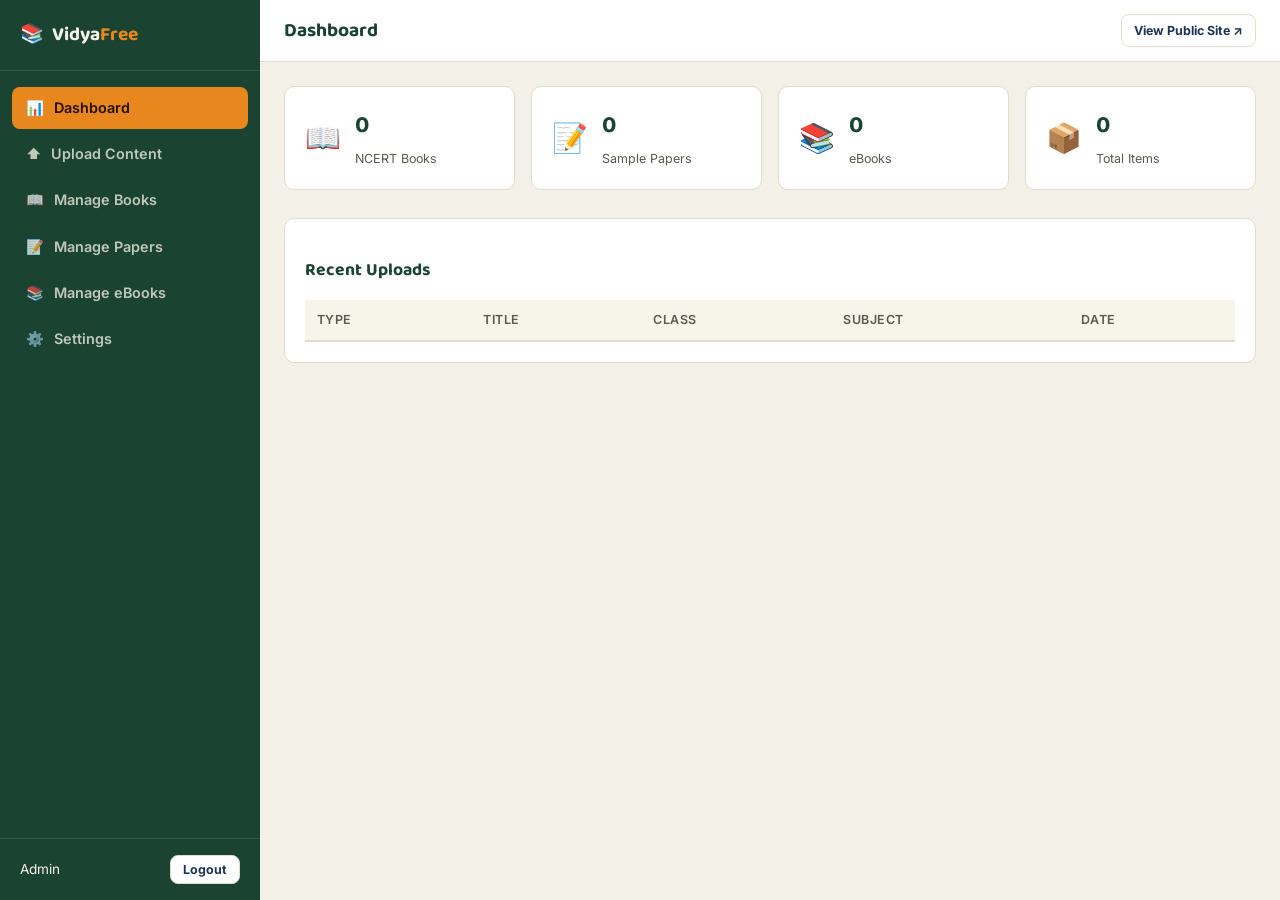
==== dashboard.html @ 142c7266 "Add files via upload" ====
<!doctype html>
<html lang="en">
<head>
<meta charset="UTF-8">
<meta name="viewport" content="width=device-width, initial-scale=1">
<title>Admin Dashboard — VidyaFree</title>
<link rel="preconnect" href="https://fonts.googleapis.com">
<link href="https://fonts.googleapis.com/css2?family=Baloo+2:wght@600;700;800&family=Inter:wght@400;500;600;700&family=IBM+Plex+Mono:wght@500&display=swap" rel="stylesheet">
<link rel="stylesheet" href="style.css">
</head>
<body class="admin-body">

<aside class="admin-sidebar" id="adminSidebar">
  <div class="admin-sidebar-brand">
    <span class="brand-icon">📚</span>
    <span>Vidya<span class="dot">Free</span></span>
  </div>
  <nav class="admin-nav">
    <a href="#dashboard" class="admin-nav-item active" data-tab="dashboard"><span>📊</span> Dashboard</a>
    <a href="#upload" class="admin-nav-item" data-tab="upload"><span>⬆️</span> Upload Content</a>
    <a href="#books" class="admin-nav-item" data-tab="books"><span>📖</span> Manage Books</a>
    <a href="#papers" class="admin-nav-item" data-tab="papers"><span>📝</span> Manage Papers</a>
    <a href="#ebooks" class="admin-nav-item" data-tab="ebooks"><span>📚</span> Manage eBooks</a>
    <a href="#settings" class="admin-nav-item" data-tab="settings"><span>⚙️</span> Settings</a>
  </nav>
  <div class="admin-sidebar-footer">
    <span id="adminUserDisplay">Admin</span>
    <button class="btn btn-ghost btn-sm" id="adminLogoutBtn">Logout</button>
  </div>
</aside>

<main class="admin-main">
  <header class="admin-topbar">
    <button class="admin-sidebar-toggle" id="adminSidebarToggle">☰</button>
    <h2 id="adminPageTitle">Dashboard</h2>
    <div class="admin-topbar-actions">
      <a href="#" id="viewPublicSite" target="_blank" class="btn btn-ghost btn-sm">View Public Site ↗</a>
    </div>
  </header>

  <div class="admin-content">
    <!-- DASHBOARD -->
    <div class="admin-tab active" id="tab-dashboard">
      <div class="admin-stats-grid">
        <div class="admin-stat-card">
          <div class="admin-stat-icon">📖</div>
          <div class="admin-stat-info">
            <span class="admin-stat-num" id="dashBookCount">0</span>
            <span class="admin-stat-label">NCERT Books</span>
          </div>
        </div>
        <div class="admin-stat-card">
          <div class="admin-stat-icon">📝</div>
          <div class="admin-stat-info">
            <span class="admin-stat-num" id="dashPaperCount">0</span>
            <span class="admin-stat-label">Sample Papers</span>
          </div>
        </div>
        <div class="admin-stat-card">
          <div class="admin-stat-icon">📚</div>
          <div class="admin-stat-info">
            <span class="admin-stat-num" id="dashEbookCount">0</span>
            <span class="admin-stat-label">eBooks</span>
          </div>
        </div>
        <div class="admin-stat-card">
          <div class="admin-stat-icon">📦</div>
          <div class="admin-stat-info">
            <span class="admin-stat-num" id="dashTotalItems">0</span>
            <span class="admin-stat-label">Total Items</span>
          </div>
        </div>
      </div>

      <div class="admin-section">
        <h3>Recent Uploads</h3>
        <div class="admin-table-wrap">
          <table class="admin-table" id="recentUploadsTable">
            <thead>
              <tr><th>Type</th><th>Title</th><th>Class</th><th>Subject</th><th>Date</th></tr>
            </thead>
            <tbody></tbody>
          </table>
          <div class="empty-state" id="recentEmpty" style="display:none; padding:30px;">
            <div class="empty-icon">📭</div>
            <p>No uploads yet. Start by uploading content!</p>
          </div>
        </div>
      </div>
    </div>

    <!-- UPLOAD -->
    <div class="admin-tab" id="tab-upload">
      <div class="admin-upload-tabs">
        <button class="admin-upload-tab active" data-upload="book">📖 NCERT Book</button>
        <button class="admin-upload-tab" data-upload="paper">📝 Sample Paper</button>
        <button class="admin-upload-tab" data-upload="ebook">📚 eBook / PDF</button>
      </div>

      <form class="admin-form admin-upload-form active" id="uploadBookForm">
        <h3>Upload NCERT Book</h3>
        <div class="form-row">
          <div class="form-group">
            <label>Class *</label>
            <select id="bookClass" required>
              <option value="">Select class</option>
              <option value="nursery">Nursery</option>
              <option value="kg">KG</option>
              <option value="1">Class 1</option>
              <option value="2">Class 2</option>
              <option value="3">Class 3</option>
              <option value="4">Class 4</option>
              <option value="5">Class 5</option>
              <option value="6">Class 6</option>
              <option value="7">Class 7</option>
              <option value="8">Class 8</option>
              <option value="9">Class 9</option>
              <option value="10">Class 10</option>
              <option value="11">Class 11</option>
              <option value="12">Class 12</option>
            </select>
          </div>
          <div class="form-group">
            <label>Subject *</label>
            <input type="text" id="bookSubject" placeholder="e.g. Mathematics, Science, Hindi" required>
          </div>
        </div>
        <div class="form-group">
          <label>Book Title *</label>
          <input type="text" id="bookTitle" placeholder="e.g. Mathematics Textbook for Class 10" required>
        </div>
        <div class="form-group">
          <label>Description</label>
          <textarea id="bookDesc" rows="3" placeholder="Brief description..."></textarea>
        </div>
        <div class="form-group">
          <label>PDF Link *</label>
          <input type="url" id="bookPdfUrl" placeholder="https://... or pdfs/filename.pdf" required>
          <small>Paste a direct PDF URL, or a relative path like <code>pdfs/math10.pdf</code></small>
        </div>
        <div class="form-group">
          <label>Medium</label>
          <select id="bookMedium">
            <option value="English">English</option>
            <option value="Hindi">Hindi</option>
            <option value="Both">Both</option>
          </select>
        </div>
        <div class="form-actions">
          <button type="submit" class="btn btn-primary">📤 Upload Book</button>
          <span class="form-success" id="bookUploadSuccess"></span>
        </div>
      </form>

      <form class="admin-form admin-upload-form" id="uploadPaperForm">
        <h3>Upload Sample Paper</h3>
        <div class="form-row">
          <div class="form-group">
            <label>Class *</label>
            <select id="paperClass" required>
              <option value="">Select class</option>
              <option value="9">Class 9</option>
              <option value="10">Class 10</option>
              <option value="11">Class 11</option>
              <option value="12">Class 12</option>
            </select>
          </div>
          <div class="form-group">
            <label>Subject *</label>
            <input type="text" id="paperSubject" placeholder="e.g. Mathematics (Standard)" required>
          </div>
        </div>
        <div class="form-group">
          <label>Paper Title *</label>
          <input type="text" id="paperTitle" placeholder="e.g. Sample Paper 2026" required>
        </div>
        <div class="form-group">
          <label>Description</label>
          <textarea id="paperDesc" rows="3" placeholder="e.g. Full CBSE pattern with step-marking answer key."></textarea>
        </div>
        <div class="form-group">
          <label>PDF Link *</label>
          <input type="url" id="paperPdfUrl" placeholder="https://... or pdfs/filename.pdf" required>
          <small>Paste a direct PDF URL, or a relative path like <code>pdfs/paper10_math.pdf</code></small>
        </div>
        <div class="form-group">
          <label>Year / Session</label>
          <input type="text" id="paperYear" placeholder="e.g. 2026">
        </div>
        <div class="form-actions">
          <button type="submit" class="btn btn-primary">📤 Upload Paper</button>
          <span class="form-success" id="paperUploadSuccess"></span>
        </div>
      </form>

      <form class="admin-form admin-upload-form" id="uploadEbookForm">
        <h3>Upload eBook / PDF</h3>
        <div class="form-group">
          <label>Title *</label>
          <input type="text" id="ebookTitle" placeholder="e.g. RD Sharma Class 10 Solutions" required>
        </div>
        <div class="form-group">
          <label>Category</label>
          <input type="text" id="ebookCategory" placeholder="e.g. Reference Book, Notes, Guide">
        </div>
        <div class="form-group">
          <label>Description</label>
          <textarea id="ebookDesc" rows="3" placeholder="Brief description..."></textarea>
        </div>
        <div class="form-group">
          <label>PDF Link *</label>
          <input type="url" id="ebookPdfUrl" placeholder="https://... or pdfs/filename.pdf" required>
        </div>
        <div class="form-actions">
          <button type="submit" class="btn btn-primary">📤 Upload eBook</button>
          <span class="form-success" id="ebookUploadSuccess"></span>
        </div>
      </form>
    </div>

    <!-- MANAGE BOOKS -->
    <div class="admin-tab" id="tab-books">
      <div class="admin-section-header">
        <h3>All NCERT Books</h3>
        <div class="admin-search">
          <span class="search-icon-small">🔍</span>
          <input type="text" id="manageBookSearch" placeholder="Search books...">
        </div>
      </div>
      <div class="admin-table-wrap">
        <table class="admin-table" id="manageBooksTable">
          <thead><tr><th>Class</th><th>Subject</th><th>Title</th><th>Medium</th><th>Actions</th></tr></thead>
          <tbody></tbody>
        </table>
        <div class="empty-state" id="manageBooksEmpty" style="display:none; padding:30px;">
          <div class="empty-icon">📭</div><p>No books uploaded yet.</p>
        </div>
      </div>
    </div>

    <!-- MANAGE PAPERS -->
    <div class="admin-tab" id="tab-papers">
      <div class="admin-section-header">
        <h3>All Sample Papers</h3>
        <div class="admin-search">
          <span class="search-icon-small">🔍</span>
          <input type="text" id="managePaperSearch" placeholder="Search papers...">
        </div>
      </div>
      <div class="admin-table-wrap">
        <table class="admin-table" id="managePapersTable">
          <thead><tr><th>Class</th><th>Subject</th><th>Title</th><th>Year</th><th>Actions</th></tr></thead>
          <tbody></tbody>
        </table>
        <div class="empty-state" id="managePapersEmpty" style="display:none; padding:30px;">
          <div class="empty-icon">📭</div><p>No papers uploaded yet.</p>
        </div>
      </div>
    </div>

    <!-- MANAGE EBOOKS -->
    <div class="admin-tab" id="tab-ebooks">
      <div class="admin-section-header">
        <h3>All eBooks</h3>
        <div class="admin-search">
          <span class="search-icon-small">🔍</span>
          <input type="text" id="manageEbookSearch" placeholder="Search eBooks...">
        </div>
      </div>
      <div class="admin-table-wrap">
        <table class="admin-table" id="manageEbooksTable">
          <thead><tr><th>Title</th><th>Category</th><th>Description</th><th>Actions</th></tr></thead>
          <tbody></tbody>
        </table>
        <div class="empty-state" id="manageEbooksEmpty" style="display:none; padding:30px;">
          <div class="empty-icon">📭</div><p>No eBooks uploaded yet.</p>
        </div>
      </div>
    </div>

    <!-- SETTINGS -->
    <div class="admin-tab" id="tab-settings">
      <div class="admin-section" style="max-width:500px;">
        <h3>🔗 Public Site URL</h3>
        <p style="font-size:.85rem; color:var(--text-soft); margin-bottom:12px;">Set the URL of your public-facing website. This link appears in the top bar.</p>
        <form class="admin-form" id="siteUrlForm">
          <div class="form-group">
            <label>Public Site URL</label>
            <input type="url" id="publicSiteUrl" placeholder="https://your-public-site.com">
          </div>
          <div class="form-success" id="urlSuccess"></div>
          <button type="submit" class="btn btn-primary">Save URL</button>
        </form>
      </div>
      <div class="admin-section" style="max-width:500px; margin-top:20px;">
        <h3>🔑 Change Admin Password</h3>
        <form class="admin-form" id="changePassForm">
          <div class="form-group">
            <label>Current Password</label>
            <input type="password" id="currentPass" required>
          </div>
          <div class="form-group">
            <label>New Password</label>
            <input type="password" id="newPass" required minlength="6">
          </div>
          <div class="form-group">
            <label>Confirm New Password</label>
            <input type="password" id="confirmPass" required>
          </div>
          <div class="form-error" id="passError"></div>
          <div class="form-success" id="passSuccess"></div>
          <button type="submit" class="btn btn-primary">Update Password</button>
        </form>
      </div>
      <div class="admin-section" style="max-width:500px; margin-top:20px;">
        <h3>⚠️ Danger Zone</h3>
        <div class="danger-zone">
          <p>Clear all uploaded data from local storage. This cannot be undone.</p>
          <button class="btn btn-danger" id="clearAllDataBtn">🗑️ Clear All Data</button>
        </div>
      </div>
    </div>
  </div>
</main>

<script src="script.js"></script>
</body>
</html>
---- style.css ----
/* ==========================================================
   VIDYA FREE — Admin Panel Styles (includes public base)
   ========================================================== */
:root {
  --board:      #1B4332;
  --board-dark: #123024;
  --chalk:      #F7F4EA;
  --paper:      #FBF8F1;
  --ink:        #1D3557;
  --marigold:   #E8871E;
  --marigold-dk:#C96A0C;
  --marigold-lt:#FFF3E0;
  --text:       #2B2B28;
  --text-soft:  #5B5A52;
  --line:       #E1DCCB;
  --radius:     14px;
  --radius-sm:  10px;
  --shadow:     0 4px 20px rgba(27,67,50,.10);
  --shadow-lg:  0 14px 40px rgba(0,0,0,.15);
  --display: "Baloo 2", "Segoe UI", sans-serif;
  --body: "Inter", "Segoe UI", sans-serif;
  --mono: "IBM Plex Mono", monospace;
  --success: #2D6A4F;
  --danger:  #C0392B;
}

* { box-sizing: border-box; }
html { scroll-behavior: smooth; }
body {
  margin: 0;
  background: var(--paper);
  color: var(--text);
  font-family: var(--body);
  line-height: 1.55;
  -webkit-font-smoothing: antialiased;
}
a { color: inherit; text-decoration: none; }
button { font-family: inherit; cursor: pointer; }
:focus-visible { outline: 3px solid var(--marigold); outline-offset: 2px; }

/* ---------- LOGIN PAGE ---------- */
.admin-body {
  background: var(--board);
  min-height: 100vh;
  display: flex;
}
.admin-login-wrap {
  min-height: 100vh;
  display: flex;
  align-items: center;
  justify-content: center;
  padding: 20px;
  width: 100%;
}
.admin-login-card {
  background: #fff;
  border-radius: var(--radius);
  padding: 36px;
  width: 100%;
  max-width: 400px;
  box-shadow: var(--shadow-lg);
}
.admin-login-brand { text-align: center; margin-bottom: 28px; }
.admin-login-brand .brand-icon { font-size: 2rem; }
.admin-login-brand h1 { font-size: 1.5rem; font-family: var(--display); color: var(--board); }
.admin-login-brand h1 .hl { color: var(--marigold); }
.admin-login-brand p { color: var(--text-soft); margin: 6px 0 0; font-size: .9rem; }
.admin-login-hint { margin-top: 20px; padding-top: 16px; border-top: 1px solid var(--line); text-align: center; }
.admin-login-hint p { font-size: .8rem; color: var(--text-soft); margin: 0; }
.admin-login-hint code { background: var(--paper); padding: 2px 6px; border-radius: 4px; font-family: var(--mono); }

/* ---------- ADMIN DASHBOARD LAYOUT ---------- */
.admin-sidebar {
  width: 260px;
  background: var(--board);
  color: var(--chalk);
  display: flex;
  flex-direction: column;
  position: fixed;
  inset: 0 auto 0 0;
  z-index: 100;
  transition: transform .25s;
}
.admin-sidebar-brand {
  padding: 20px;
  font-family: var(--display);
  font-size: 1.2rem;
  font-weight: 700;
  border-bottom: 1px solid rgba(247,244,234,.1);
  display: flex;
  align-items: center;
  gap: 8px;
}
.admin-sidebar-brand .dot { color: var(--marigold); }
.admin-nav { padding: 16px 12px; flex: 1; }
.admin-nav-item {
  display: flex;
  align-items: center;
  gap: 10px;
  padding: 10px 14px;
  border-radius: 8px;
  color: rgba(247,244,234,.75);
  font-size: .9rem;
  font-weight: 600;
  transition: all .15s;
  margin-bottom: 4px;
  text-decoration: none;
}
.admin-nav-item:hover { background: rgba(247,244,234,.08); color: var(--chalk); }
.admin-nav-item.active { background: var(--marigold); color: #241100; }
.admin-sidebar-footer {
  padding: 16px 20px;
  border-top: 1px solid rgba(247,244,234,.1);
  display: flex;
  justify-content: space-between;
  align-items: center;
  font-size: .85rem;
}

.admin-main {
  flex: 1;
  margin-left: 260px;
  min-height: 100vh;
  display: flex;
  flex-direction: column;
  background: #F3F0E8;
}
.admin-topbar {
  background: #fff;
  padding: 14px 24px;
  display: flex;
  align-items: center;
  gap: 16px;
  border-bottom: 1px solid var(--line);
  position: sticky;
  top: 0;
  z-index: 40;
}
.admin-topbar h2 { font-size: 1.2rem; color: var(--board); font-family: var(--display); margin: 0; }
.admin-topbar-actions { margin-left: auto; }
.admin-sidebar-toggle {
  display: none;
  background: none;
  border: 1px solid var(--line);
  border-radius: 6px;
  padding: 6px 10px;
  font-size: 1rem;
}

.admin-content { padding: 24px; flex: 1; }

/* ---------- TABS ---------- */
.admin-tab { display: none; animation: fadeIn .25s; }
.admin-tab.active { display: block; }
@keyframes fadeIn { from { opacity: 0; transform: translateY(6px); } to { opacity: 1; transform: translateY(0); } }

/* ---------- STATS ---------- */
.admin-stats-grid {
  display: grid;
  grid-template-columns: repeat(auto-fill, minmax(200px, 1fr));
  gap: 16px;
  margin-bottom: 28px;
}
.admin-stat-card {
  background: #fff;
  border-radius: var(--radius-sm);
  padding: 20px;
  display: flex;
  align-items: center;
  gap: 14px;
  border: 1px solid var(--line);
  transition: box-shadow .15s;
}
.admin-stat-card:hover { box-shadow: var(--shadow); }
.admin-stat-icon { font-size: 1.8rem; }
.admin-stat-num { display: block; font-family: var(--display); font-size: 1.5rem; font-weight: 700; color: var(--board); }
.admin-stat-label { font-size: .78rem; color: var(--text-soft); }

/* ---------- SECTIONS ---------- */
.admin-section { background: #fff; border-radius: var(--radius-sm); border: 1px solid var(--line); padding: 20px; margin-bottom: 20px; }
.admin-section h3 { font-size: 1.1rem; margin-bottom: 16px; font-family: var(--display); color: var(--board); }
.admin-section-header {
  display: flex;
  justify-content: space-between;
  align-items: center;
  gap: 16px;
  margin-bottom: 16px;
  flex-wrap: wrap;
}
.admin-section-header h3 { margin: 0; }

/* ---------- TABLES ---------- */
.admin-table-wrap { overflow-x: auto; }
.admin-table { width: 100%; border-collapse: collapse; font-size: .88rem; }
.admin-table th {
  text-align: left;
  padding: 10px 12px;
  background: var(--chalk);
  font-weight: 600;
  color: var(--text-soft);
  font-size: .78rem;
  text-transform: uppercase;
  letter-spacing: .04em;
  border-bottom: 2px solid var(--line);
}
.admin-table td { padding: 12px; border-bottom: 1px solid var(--line); vertical-align: middle; }
.admin-table tr:hover td { background: var(--paper); }
.admin-table .table-actions { display: flex; gap: 6px; }
.admin-table .table-actions button { padding: 4px 10px; font-size: .75rem; }

/* ---------- SEARCH ---------- */
.admin-search {
  display: flex;
  align-items: center;
  gap: 8px;
  background: var(--paper);
  border: 1px solid var(--line);
  border-radius: 8px;
  padding: 6px 12px;
  min-width: 220px;
}
.admin-search input { border: none; background: transparent; font-size: .85rem; flex: 1; outline: none; }
.search-icon-small { font-size: .9rem; opacity: .5; }

/* ---------- UPLOAD TABS ---------- */
.admin-upload-tabs {
  display: flex;
  gap: 8px;
  margin-bottom: 20px;
  border-bottom: 2px solid var(--line);
  padding-bottom: 12px;
}
.admin-upload-tab {
  background: none;
  border: none;
  padding: 8px 16px;
  font-size: .9rem;
  font-weight: 600;
  color: var(--text-soft);
  border-radius: 8px;
  cursor: pointer;
  font-family: inherit;
}
.admin-upload-tab.active { background: var(--marigold-lt); color: var(--marigold-dk); }
.admin-upload-tab:hover { background: var(--paper); }

/* ---------- FORMS ---------- */
.admin-form { max-width: 640px; }
.admin-form h3 { margin-bottom: 18px; }
.form-group { margin-bottom: 16px; }
.form-group label { display: block; font-size: .82rem; font-weight: 600; margin-bottom: 6px; color: var(--text); }
.form-group input,
.form-group select,
.form-group textarea {
  width: 100%;
  padding: 10px 12px;
  border: 1px solid var(--line);
  border-radius: 8px;
  font-family: var(--body);
  font-size: .9rem;
  background: #fff;
  transition: border-color .15s, box-shadow .15s;
}
.form-group input:focus,
.form-group select:focus,
.form-group textarea:focus { border-color: var(--board); box-shadow: 0 0 0 3px rgba(27,67,50,.08); outline: none; }
.form-group small { display: block; margin-top: 4px; font-size: .75rem; color: var(--text-soft); }
.form-group small code { background: var(--paper); padding: 1px 4px; border-radius: 4px; }
.form-row { display: grid; grid-template-columns: 1fr 1fr; gap: 14px; }
.form-actions { display: flex; align-items: center; gap: 14px; margin-top: 20px; }
.form-error { color: var(--danger); font-size: .82rem; font-weight: 600; }
.form-success { color: var(--success); font-size: .82rem; font-weight: 600; }

/* ---------- BUTTONS ---------- */
.btn {
  display: inline-flex;
  align-items: center;
  justify-content: center;
  gap: 6px;
  font-size: .82rem;
  font-weight: 700;
  padding: 8px 14px;
  border-radius: 8px;
  border: 1px solid transparent;
  transition: all .15s;
  text-decoration: none;
  cursor: pointer;
  font-family: inherit;
}
.btn-primary { background: var(--board); color: var(--chalk); }
.btn-primary:hover { background: var(--board-dark); transform: translateY(-1px); }
.btn-ghost { border-color: var(--line); color: var(--ink); background: #fff; }
.btn-ghost:hover { border-color: var(--ink); background: var(--paper); }
.btn-block { width: 100%; padding: 12px; font-size: 1rem; }
.btn-sm { padding: 6px 12px; font-size: .78rem; }
.btn-danger { background: var(--danger); color: #fff; }
.btn-danger:hover { background: #a93226; }

/* ---------- DANGER ZONE ---------- */
.danger-zone {
  background: #FDEAEA;
  border: 1px solid #F5B7B1;
  border-radius: var(--radius-sm);
  padding: 16px;
}
.danger-zone p { margin: 0 0 12px; font-size: .85rem; color: var(--danger); }

/* ---------- EMPTY STATE ---------- */
.empty-state { text-align: center; padding: 50px 20px; }
.empty-icon { font-size: 3rem; margin-bottom: 12px; opacity: .6; }
.empty-state h3 { color: var(--text-soft); font-size: 1.1rem; }
.empty-state p { color: var(--text-soft); font-size: .88rem; }

/* ---------- UPLOAD FORM VISIBILITY ---------- */
.admin-upload-form { display: none; }
.admin-upload-form.active { display: block; animation: fadeIn .25s; }

/* ---------- RESPONSIVE ---------- */
@media (max-width: 900px) {
  .admin-sidebar { transform: translateX(-100%); }
  .admin-sidebar.open { transform: translateX(0); }
  .admin-main { margin-left: 0; }
  .admin-sidebar-toggle { display: inline-flex; }
  .admin-content { padding: 16px; }
}
@media (max-width: 480px) {
  .admin-stats-grid { grid-template-columns: 1fr 1fr; }
  .admin-table { font-size: .78rem; }
  .admin-table th, .admin-table td { padding: 8px; }
  .form-row { grid-template-columns: 1fr; }
  .admin-login-card { padding: 24px; }
}
@media (prefers-reduced-motion: reduce) {
  .admin-tab, .admin-upload-form { animation: none; }
}
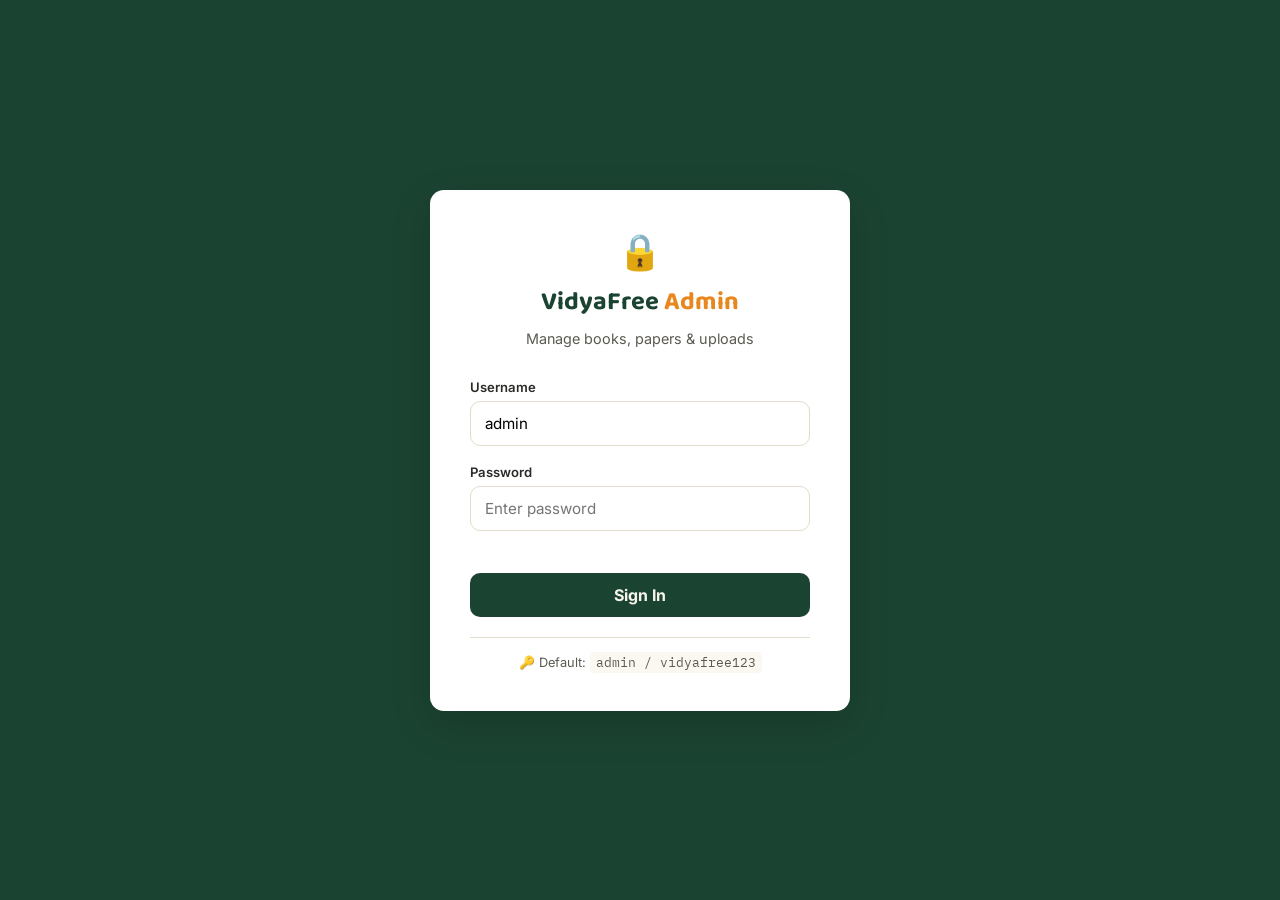
==== commit 2ecf70be: "Add files via upload" ====
--- a/dashboard.html
+++ b/dashboard.html
@@ -6,128 +6,311 @@
 <title>Admin Dashboard — VidyaFree</title>
 <link rel="preconnect" href="https://fonts.googleapis.com">
 <link href="https://fonts.googleapis.com/css2?family=Baloo+2:wght@600;700;800&family=Inter:wght@400;500;600;700&family=IBM+Plex+Mono:wght@500&display=swap" rel="stylesheet">
-<link rel="stylesheet" href="style.css">
+<style>
+:root {
+  --board: #1B4332; --board-dark: #123024; --chalk: #F7F4EA;
+  --paper: #FBF8F1; --ink: #1D3557; --marigold: #E8871E;
+  --marigold-dk: #C96A0C; --marigold-lt: #FFF3E0;
+  --text: #2B2B28; --text-soft: #5B5A52; --line: #E1DCCB;
+  --radius: 14px; --radius-sm: 10px;
+  --shadow: 0 4px 20px rgba(27,67,50,.10);
+  --display: "Baloo 2", "Segoe UI", sans-serif;
+  --body: "Inter", "Segoe UI", sans-serif;
+  --mono: "IBM Plex Mono", monospace;
+  --success: #2D6A4F; --danger: #C0392B;
+}
+* { box-sizing: border-box; }
+html { scroll-behavior: smooth; }
+body {
+  margin: 0; background: #F3F0E8; color: var(--text);
+  font-family: var(--body); line-height: 1.55;
+  -webkit-font-smoothing: antialiased;
+}
+a { color: inherit; text-decoration: none; }
+button { font-family: inherit; cursor: pointer; }
+:focus-visible { outline: 3px solid var(--marigold); outline-offset: 2px; }
+
+/* ---------- Sidebar ---------- */
+.sidebar {
+  width: 260px; background: var(--board); color: var(--chalk);
+  display: flex; flex-direction: column;
+  position: fixed; inset: 0 auto 0 0; z-index: 100;
+  transition: transform .25s;
+}
+.sidebar-brand {
+  padding: 20px; font-family: var(--display); font-size: 1.2rem;
+  font-weight: 700; border-bottom: 1px solid rgba(247,244,234,.1);
+  display: flex; align-items: center; gap: 8px;
+}
+.sidebar-brand span { color: var(--marigold); }
+.sidebar-nav { padding: 16px 12px; flex: 1; }
+.nav-item {
+  display: flex; align-items: center; gap: 10px;
+  padding: 10px 14px; border-radius: 8px;
+  color: rgba(247,244,234,.75); font-size: .9rem;
+  font-weight: 600; transition: all .15s; margin-bottom: 4px;
+  cursor: pointer; border: none; background: none; width: 100%;
+}
+.nav-item:hover { background: rgba(247,244,234,.08); color: var(--chalk); }
+.nav-item.active { background: var(--marigold); color: #241100; }
+.sidebar-footer {
+  padding: 16px 20px; border-top: 1px solid rgba(247,244,234,.1);
+  display: flex; justify-content: space-between; align-items: center;
+  font-size: .85rem;
+}
+.btn-sm { padding: 6px 12px; font-size: .78rem; border-radius: 8px; border: 1px solid rgba(247,244,234,.3); background: none; color: var(--chalk); cursor: pointer; }
+.btn-sm:hover { background: rgba(247,244,234,.1); }
+
+/* ---------- Main ---------- */
+.main { flex: 1; margin-left: 260px; min-height: 100vh; display: flex; flex-direction: column; }
+.topbar {
+  background: #fff; padding: 14px 24px; display: flex;
+  align-items: center; gap: 16px; border-bottom: 1px solid var(--line);
+  position: sticky; top: 0; z-index: 40;
+}
+.topbar h2 { font-size: 1.2rem; color: var(--board); font-family: var(--display); margin: 0; }
+.topbar-actions { margin-left: auto; display: flex; gap: 10px; }
+.sidebar-toggle {
+  display: none; background: none; border: 1px solid var(--line);
+  border-radius: 6px; padding: 6px 10px; font-size: 1rem;
+}
+.content { padding: 24px; flex: 1; }
+
+/* ---------- Tabs ---------- */
+.tab { display: none; animation: fadeIn .25s; }
+.tab.active { display: block; }
+@keyframes fadeIn { from { opacity: 0; transform: translateY(6px); } to { opacity: 1; transform: translateY(0); } }
+
+/* ---------- Stats ---------- */
+.stats-grid {
+  display: grid; grid-template-columns: repeat(auto-fill, minmax(200px, 1fr));
+  gap: 16px; margin-bottom: 28px;
+}
+.stat-card {
+  background: #fff; border-radius: var(--radius-sm); padding: 20px;
+  display: flex; align-items: center; gap: 14px;
+  border: 1px solid var(--line); transition: box-shadow .15s;
+}
+.stat-card:hover { box-shadow: var(--shadow); }
+.stat-icon { font-size: 1.8rem; }
+.stat-num { display: block; font-family: var(--display); font-size: 1.5rem; font-weight: 700; color: var(--board); }
+.stat-label { font-size: .78rem; color: var(--text-soft); }
+
+/* ---------- Section ---------- */
+.section-box { background: #fff; border-radius: var(--radius-sm); border: 1px solid var(--line); padding: 20px; margin-bottom: 20px; }
+.section-box h3 { font-size: 1.1rem; margin: 0 0 16px; font-family: var(--display); color: var(--board); }
+.section-header {
+  display: flex; justify-content: space-between; align-items: center;
+  gap: 16px; margin-bottom: 16px; flex-wrap: wrap;
+}
+.section-header h3 { margin: 0; }
+
+/* ---------- Tables ---------- */
+.table-wrap { overflow-x: auto; }
+table { width: 100%; border-collapse: collapse; font-size: .88rem; }
+th {
+  text-align: left; padding: 10px 12px; background: var(--chalk);
+  font-weight: 600; color: var(--text-soft); font-size: .78rem;
+  text-transform: uppercase; letter-spacing: .04em;
+  border-bottom: 2px solid var(--line);
+}
+td { padding: 12px; border-bottom: 1px solid var(--line); vertical-align: middle; }
+tr:hover td { background: var(--paper); }
+.table-actions { display: flex; gap: 6px; }
+.table-actions button { padding: 4px 10px; font-size: .75rem; }
+
+/* ---------- Search ---------- */
+.search-box {
+  display: flex; align-items: center; gap: 8px;
+  background: var(--paper); border: 1px solid var(--line);
+  border-radius: 8px; padding: 6px 12px; min-width: 220px;
+}
+.search-box input { border: none; background: transparent; font-size: .85rem; flex: 1; outline: none; }
+
+/* ---------- Upload tabs ---------- */
+.upload-tabs {
+  display: flex; gap: 8px; margin-bottom: 20px;
+  border-bottom: 2px solid var(--line); padding-bottom: 12px;
+}
+.upload-tab {
+  background: none; border: none; padding: 8px 16px;
+  font-size: .9rem; font-weight: 600; color: var(--text-soft);
+  border-radius: 8px; cursor: pointer; font-family: inherit;
+}
+.upload-tab.active { background: var(--marigold-lt); color: var(--marigold-dk); }
+.upload-tab:hover { background: var(--paper); }
+
+/* ---------- Forms ---------- */
+.form { max-width: 640px; }
+.form h3 { margin-bottom: 18px; }
+.form-group { margin-bottom: 16px; }
+.form-group label { display: block; font-size: .82rem; font-weight: 600; margin-bottom: 6px; }
+.form-group input, .form-group select, .form-group textarea {
+  width: 100%; padding: 10px 12px; border: 1px solid var(--line);
+  border-radius: 8px; font-family: var(--body); font-size: .9rem;
+  background: #fff; transition: border-color .15s, box-shadow .15s;
+}
+.form-group input:focus, .form-group select:focus, .form-group textarea:focus {
+  border-color: var(--board); box-shadow: 0 0 0 3px rgba(27,67,50,.08); outline: none;
+}
+.form-group small { display: block; margin-top: 4px; font-size: .75rem; color: var(--text-soft); }
+.form-group small code { background: var(--paper); padding: 1px 4px; border-radius: 4px; }
+.form-row { display: grid; grid-template-columns: 1fr 1fr; gap: 14px; }
+.form-actions { display: flex; align-items: center; gap: 14px; margin-top: 20px; }
+.form-error { color: var(--danger); font-size: .82rem; font-weight: 600; }
+.form-success { color: var(--success); font-size: .82rem; font-weight: 600; }
+
+/* ---------- Buttons ---------- */
+.btn {
+  display: inline-flex; align-items: center; justify-content: center;
+  gap: 6px; font-size: .82rem; font-weight: 700; padding: 8px 14px;
+  border-radius: 8px; border: 1px solid transparent;
+  transition: all .15s; text-decoration: none; cursor: pointer;
+}
+.btn-primary { background: var(--board); color: var(--chalk); }
+.btn-primary:hover { background: var(--board-dark); transform: translateY(-1px); }
+.btn-ghost { border-color: var(--line); color: var(--ink); background: #fff; }
+.btn-ghost:hover { border-color: var(--ink); background: var(--paper); }
+.btn-danger { background: var(--danger); color: #fff; }
+.btn-danger:hover { background: #a93226; }
+.btn-block { width: 100%; padding: 12px; font-size: 1rem; }
+
+/* ---------- Danger zone ---------- */
+.danger-zone {
+  background: #FDEAEA; border: 1px solid #F5B7B1;
+  border-radius: var(--radius-sm); padding: 16px;
+}
+.danger-zone p { margin: 0 0 12px; font-size: .85rem; color: var(--danger); }
+
+/* ---------- Empty state ---------- */
+.empty-state { text-align: center; padding: 50px 20px; }
+.empty-icon { font-size: 3rem; margin-bottom: 12px; opacity: .6; }
+.empty-state h3 { color: var(--text-soft); font-size: 1.1rem; }
+.empty-state p { color: var(--text-soft); font-size: .88rem; }
+
+/* ---------- Upload form visibility ---------- */
+.upload-form { display: none; }
+.upload-form.active { display: block; animation: fadeIn .25s; }
+
+/* ---------- Loading ---------- */
+.loading { text-align: center; padding: 40px; color: var(--text-soft); }
+
+/* ---------- Responsive ---------- */
+@media (max-width: 900px) {
+  .sidebar { transform: translateX(-100%); }
+  .sidebar.open { transform: translateX(0); }
+  .main { margin-left: 0; }
+  .sidebar-toggle { display: inline-flex; }
+  .content { padding: 16px; }
+}
+@media (max-width: 480px) {
+  .stats-grid { grid-template-columns: 1fr 1fr; }
+  table { font-size: .78rem; }
+  th, td { padding: 8px; }
+  .form-row { grid-template-columns: 1fr; }
+}
+</style>
 </head>
-<body class="admin-body">
-
-<aside class="admin-sidebar" id="adminSidebar">
-  <div class="admin-sidebar-brand">
-    <span class="brand-icon">📚</span>
-    <span>Vidya<span class="dot">Free</span></span>
+<body>
+
+<!-- Sidebar -->
+<aside class="sidebar" id="sidebar">
+  <div class="sidebar-brand">
+    <span>📚</span> Vidya<span>Free</span>
   </div>
-  <nav class="admin-nav">
-    <a href="#dashboard" class="admin-nav-item active" data-tab="dashboard"><span>📊</span> Dashboard</a>
-    <a href="#upload" class="admin-nav-item" data-tab="upload"><span>⬆️</span> Upload Content</a>
-    <a href="#books" class="admin-nav-item" data-tab="books"><span>📖</span> Manage Books</a>
-    <a href="#papers" class="admin-nav-item" data-tab="papers"><span>📝</span> Manage Papers</a>
-    <a href="#ebooks" class="admin-nav-item" data-tab="ebooks"><span>📚</span> Manage eBooks</a>
-    <a href="#settings" class="admin-nav-item" data-tab="settings"><span>⚙️</span> Settings</a>
+  <nav class="sidebar-nav">
+    <button class="nav-item active" data-tab="dashboard"><span>📊</span> Dashboard</button>
+    <button class="nav-item" data-tab="upload"><span>⬆️</span> Upload Content</button>
+    <button class="nav-item" data-tab="books"><span>📖</span> Manage Books</button>
+    <button class="nav-item" data-tab="papers"><span>📝</span> Manage Papers</button>
+    <button class="nav-item" data-tab="ebooks"><span>📚</span> Manage eBooks</button>
+    <button class="nav-item" data-tab="settings"><span>⚙️</span> Settings</button>
   </nav>
-  <div class="admin-sidebar-footer">
-    <span id="adminUserDisplay">Admin</span>
-    <button class="btn btn-ghost btn-sm" id="adminLogoutBtn">Logout</button>
+  <div class="sidebar-footer">
+    <span>👤 Admin</span>
+    <button class="btn-sm" id="logoutBtn">Logout</button>
   </div>
 </aside>
 
-<main class="admin-main">
-  <header class="admin-topbar">
-    <button class="admin-sidebar-toggle" id="adminSidebarToggle">☰</button>
-    <h2 id="adminPageTitle">Dashboard</h2>
-    <div class="admin-topbar-actions">
-      <a href="#" id="viewPublicSite" target="_blank" class="btn btn-ghost btn-sm">View Public Site ↗</a>
+<!-- Main -->
+<main class="main">
+  <header class="topbar">
+    <button class="sidebar-toggle" id="sidebarToggle">☰</button>
+    <h2 id="pageTitle">Dashboard</h2>
+    <div class="topbar-actions">
+      <a href="../vidyafree-public/index.html" target="_blank" class="btn btn-ghost btn-sm">View Public Site ↗</a>
     </div>
   </header>
 
-  <div class="admin-content">
+  <div class="content">
+
     <!-- DASHBOARD -->
-    <div class="admin-tab active" id="tab-dashboard">
-      <div class="admin-stats-grid">
-        <div class="admin-stat-card">
-          <div class="admin-stat-icon">📖</div>
-          <div class="admin-stat-info">
-            <span class="admin-stat-num" id="dashBookCount">0</span>
-            <span class="admin-stat-label">NCERT Books</span>
-          </div>
-        </div>
-        <div class="admin-stat-card">
-          <div class="admin-stat-icon">📝</div>
-          <div class="admin-stat-info">
-            <span class="admin-stat-num" id="dashPaperCount">0</span>
-            <span class="admin-stat-label">Sample Papers</span>
-          </div>
-        </div>
-        <div class="admin-stat-card">
-          <div class="admin-stat-icon">📚</div>
-          <div class="admin-stat-info">
-            <span class="admin-stat-num" id="dashEbookCount">0</span>
-            <span class="admin-stat-label">eBooks</span>
-          </div>
-        </div>
-        <div class="admin-stat-card">
-          <div class="admin-stat-icon">📦</div>
-          <div class="admin-stat-info">
-            <span class="admin-stat-num" id="dashTotalItems">0</span>
-            <span class="admin-stat-label">Total Items</span>
-          </div>
-        </div>
-      </div>
-
-      <div class="admin-section">
+    <div class="tab active" id="tab-dashboard">
+      <div class="stats-grid">
+        <div class="stat-card">
+          <div class="stat-icon">📖</div>
+          <div><span class="stat-num" id="dashBookCount">0</span><span class="stat-label">NCERT Books</span></div>
+        </div>
+        <div class="stat-card">
+          <div class="stat-icon">📝</div>
+          <div><span class="stat-num" id="dashPaperCount">0</span><span class="stat-label">Sample Papers</span></div>
+        </div>
+        <div class="stat-card">
+          <div class="stat-icon">📚</div>
+          <div><span class="stat-num" id="dashEbookCount">0</span><span class="stat-label">eBooks</span></div>
+        </div>
+        <div class="stat-card">
+          <div class="stat-icon">📦</div>
+          <div><span class="stat-num" id="dashTotal">0</span><span class="stat-label">Total Items</span></div>
+        </div>
+      </div>
+
+      <div class="section-box">
         <h3>Recent Uploads</h3>
-        <div class="admin-table-wrap">
-          <table class="admin-table" id="recentUploadsTable">
-            <thead>
-              <tr><th>Type</th><th>Title</th><th>Class</th><th>Subject</th><th>Date</th></tr>
-            </thead>
+        <div class="table-wrap">
+          <table id="recentTable">
+            <thead><tr><th>Type</th><th>Title</th><th>Class</th><th>Subject</th><th>Date</th></tr></thead>
             <tbody></tbody>
           </table>
-          <div class="empty-state" id="recentEmpty" style="display:none; padding:30px;">
-            <div class="empty-icon">📭</div>
-            <p>No uploads yet. Start by uploading content!</p>
+          <div class="empty-state" id="recentEmpty" style="display:none;">
+            <div class="empty-icon">📭</div><p>No uploads yet. Start by uploading content!</p>
           </div>
         </div>
       </div>
     </div>
 
     <!-- UPLOAD -->
-    <div class="admin-tab" id="tab-upload">
-      <div class="admin-upload-tabs">
-        <button class="admin-upload-tab active" data-upload="book">📖 NCERT Book</button>
-        <button class="admin-upload-tab" data-upload="paper">📝 Sample Paper</button>
-        <button class="admin-upload-tab" data-upload="ebook">📚 eBook / PDF</button>
-      </div>
-
-      <form class="admin-form admin-upload-form active" id="uploadBookForm">
+    <div class="tab" id="tab-upload">
+      <div class="upload-tabs">
+        <button class="upload-tab active" data-upload="book">📖 NCERT Book</button>
+        <button class="upload-tab" data-upload="paper">📝 Sample Paper</button>
+        <button class="upload-tab" data-upload="ebook">📚 eBook / PDF</button>
+      </div>
+
+      <form class="form upload-form active" id="form-book">
         <h3>Upload NCERT Book</h3>
         <div class="form-row">
           <div class="form-group">
             <label>Class *</label>
             <select id="bookClass" required>
               <option value="">Select class</option>
-              <option value="nursery">Nursery</option>
-              <option value="kg">KG</option>
-              <option value="1">Class 1</option>
-              <option value="2">Class 2</option>
-              <option value="3">Class 3</option>
-              <option value="4">Class 4</option>
-              <option value="5">Class 5</option>
-              <option value="6">Class 6</option>
-              <option value="7">Class 7</option>
-              <option value="8">Class 8</option>
-              <option value="9">Class 9</option>
-              <option value="10">Class 10</option>
-              <option value="11">Class 11</option>
-              <option value="12">Class 12</option>
+              <option value="nursery">Nursery</option><option value="kg">KG</option>
+              <option value="1">Class 1</option><option value="2">Class 2</option>
+              <option value="3">Class 3</option><option value="4">Class 4</option>
+              <option value="5">Class 5</option><option value="6">Class 6</option>
+              <option value="7">Class 7</option><option value="8">Class 8</option>
+              <option value="9">Class 9</option><option value="10">Class 10</option>
+              <option value="11">Class 11</option><option value="12">Class 12</option>
             </select>
           </div>
           <div class="form-group">
             <label>Subject *</label>
-            <input type="text" id="bookSubject" placeholder="e.g. Mathematics, Science, Hindi" required>
+            <input type="text" id="bookSubject" placeholder="e.g. Mathematics" required>
           </div>
         </div>
         <div class="form-group">
           <label>Book Title *</label>
-          <input type="text" id="bookTitle" placeholder="e.g. Mathematics Textbook for Class 10" required>
+          <input type="text" id="bookTitle" placeholder="e.g. NCERT Maths Class 10" required>
         </div>
         <div class="form-group">
           <label>Description</label>
@@ -135,34 +318,28 @@
         </div>
         <div class="form-group">
           <label>PDF Link *</label>
-          <input type="url" id="bookPdfUrl" placeholder="https://... or pdfs/filename.pdf" required>
+          <input type="url" id="bookPdfUrl" placeholder="https://... or pdfs/file.pdf" required>
           <small>Paste a direct PDF URL, or a relative path like <code>pdfs/math10.pdf</code></small>
         </div>
         <div class="form-group">
           <label>Medium</label>
-          <select id="bookMedium">
-            <option value="English">English</option>
-            <option value="Hindi">Hindi</option>
-            <option value="Both">Both</option>
-          </select>
+          <select id="bookMedium"><option>English</option><option>Hindi</option><option>Both</option></select>
         </div>
         <div class="form-actions">
           <button type="submit" class="btn btn-primary">📤 Upload Book</button>
-          <span class="form-success" id="bookUploadSuccess"></span>
+          <span class="form-success" id="bookSuccess"></span>
         </div>
       </form>
 
-      <form class="admin-form admin-upload-form" id="uploadPaperForm">
+      <form class="form upload-form" id="form-paper">
         <h3>Upload Sample Paper</h3>
         <div class="form-row">
           <div class="form-group">
             <label>Class *</label>
             <select id="paperClass" required>
               <option value="">Select class</option>
-              <option value="9">Class 9</option>
-              <option value="10">Class 10</option>
-              <option value="11">Class 11</option>
-              <option value="12">Class 12</option>
+              <option value="9">Class 9</option><option value="10">Class 10</option>
+              <option value="11">Class 11</option><option value="12">Class 12</option>
             </select>
           </div>
           <div class="form-group">
@@ -176,12 +353,11 @@
         </div>
         <div class="form-group">
           <label>Description</label>
-          <textarea id="paperDesc" rows="3" placeholder="e.g. Full CBSE pattern with step-marking answer key."></textarea>
+          <textarea id="paperDesc" rows="3" placeholder="e.g. Full CBSE pattern with answer key."></textarea>
         </div>
         <div class="form-group">
           <label>PDF Link *</label>
-          <input type="url" id="paperPdfUrl" placeholder="https://... or pdfs/filename.pdf" required>
-          <small>Paste a direct PDF URL, or a relative path like <code>pdfs/paper10_math.pdf</code></small>
+          <input type="url" id="paperPdfUrl" placeholder="https://... or pdfs/file.pdf" required>
         </div>
         <div class="form-group">
           <label>Year / Session</label>
@@ -189,11 +365,11 @@
         </div>
         <div class="form-actions">
           <button type="submit" class="btn btn-primary">📤 Upload Paper</button>
-          <span class="form-success" id="paperUploadSuccess"></span>
+          <span class="form-success" id="paperSuccess"></span>
         </div>
       </form>
 
-      <form class="admin-form admin-upload-form" id="uploadEbookForm">
+      <form class="form upload-form" id="form-ebook">
         <h3>Upload eBook / PDF</h3>
         <div class="form-group">
           <label>Title *</label>
@@ -201,7 +377,7 @@
         </div>
         <div class="form-group">
           <label>Category</label>
-          <input type="text" id="ebookCategory" placeholder="e.g. Reference Book, Notes, Guide">
+          <input type="text" id="ebookCategory" placeholder="e.g. Reference Book, Notes">
         </div>
         <div class="form-group">
           <label>Description</label>
@@ -209,92 +385,80 @@
         </div>
         <div class="form-group">
           <label>PDF Link *</label>
-          <input type="url" id="ebookPdfUrl" placeholder="https://... or pdfs/filename.pdf" required>
+          <input type="url" id="ebookPdfUrl" placeholder="https://... or pdfs/file.pdf" required>
         </div>
         <div class="form-actions">
           <button type="submit" class="btn btn-primary">📤 Upload eBook</button>
-          <span class="form-success" id="ebookUploadSuccess"></span>
+          <span class="form-success" id="ebookSuccess"></span>
         </div>
       </form>
     </div>
 
     <!-- MANAGE BOOKS -->
-    <div class="admin-tab" id="tab-books">
-      <div class="admin-section-header">
+    <div class="tab" id="tab-books">
+      <div class="section-header">
         <h3>All NCERT Books</h3>
-        <div class="admin-search">
-          <span class="search-icon-small">🔍</span>
-          <input type="text" id="manageBookSearch" placeholder="Search books...">
-        </div>
-      </div>
-      <div class="admin-table-wrap">
-        <table class="admin-table" id="manageBooksTable">
+        <div class="search-box">
+          <span>🔍</span>
+          <input type="text" id="searchBooks" placeholder="Search books...">
+        </div>
+      </div>
+      <div class="table-wrap">
+        <table id="booksTable">
           <thead><tr><th>Class</th><th>Subject</th><th>Title</th><th>Medium</th><th>Actions</th></tr></thead>
           <tbody></tbody>
         </table>
-        <div class="empty-state" id="manageBooksEmpty" style="display:none; padding:30px;">
+        <div class="empty-state" id="booksEmpty" style="display:none;">
           <div class="empty-icon">📭</div><p>No books uploaded yet.</p>
         </div>
       </div>
     </div>
 
     <!-- MANAGE PAPERS -->
-    <div class="admin-tab" id="tab-papers">
-      <div class="admin-section-header">
+    <div class="tab" id="tab-papers">
+      <div class="section-header">
         <h3>All Sample Papers</h3>
-        <div class="admin-search">
-          <span class="search-icon-small">🔍</span>
-          <input type="text" id="managePaperSearch" placeholder="Search papers...">
-        </div>
-      </div>
-      <div class="admin-table-wrap">
-        <table class="admin-table" id="managePapersTable">
+        <div class="search-box">
+          <span>🔍</span>
+          <input type="text" id="searchPapers" placeholder="Search papers...">
+        </div>
+      </div>
+      <div class="table-wrap">
+        <table id="papersTable">
           <thead><tr><th>Class</th><th>Subject</th><th>Title</th><th>Year</th><th>Actions</th></tr></thead>
           <tbody></tbody>
         </table>
-        <div class="empty-state" id="managePapersEmpty" style="display:none; padding:30px;">
+        <div class="empty-state" id="papersEmpty" style="display:none;">
           <div class="empty-icon">📭</div><p>No papers uploaded yet.</p>
         </div>
       </div>
     </div>
 
     <!-- MANAGE EBOOKS -->
-    <div class="admin-tab" id="tab-ebooks">
-      <div class="admin-section-header">
+    <div class="tab" id="tab-ebooks">
+      <div class="section-header">
         <h3>All eBooks</h3>
-        <div class="admin-search">
-          <span class="search-icon-small">🔍</span>
-          <input type="text" id="manageEbookSearch" placeholder="Search eBooks...">
-        </div>
-      </div>
-      <div class="admin-table-wrap">
-        <table class="admin-table" id="manageEbooksTable">
+        <div class="search-box">
+          <span>🔍</span>
+          <input type="text" id="searchEbooks" placeholder="Search eBooks...">
+        </div>
+      </div>
+      <div class="table-wrap">
+        <table id="ebooksTable">
           <thead><tr><th>Title</th><th>Category</th><th>Description</th><th>Actions</th></tr></thead>
           <tbody></tbody>
         </table>
-        <div class="empty-state" id="manageEbooksEmpty" style="display:none; padding:30px;">
+        <div class="empty-state" id="ebooksEmpty" style="display:none;">
           <div class="empty-icon">📭</div><p>No eBooks uploaded yet.</p>
         </div>
       </div>
     </div>
 
     <!-- SETTINGS -->
-    <div class="admin-tab" id="tab-settings">
-      <div class="admin-section" style="max-width:500px;">
-        <h3>🔗 Public Site URL</h3>
-        <p style="font-size:.85rem; color:var(--text-soft); margin-bottom:12px;">Set the URL of your public-facing website. This link appears in the top bar.</p>
-        <form class="admin-form" id="siteUrlForm">
-          <div class="form-group">
-            <label>Public Site URL</label>
-            <input type="url" id="publicSiteUrl" placeholder="https://your-public-site.com">
-          </div>
-          <div class="form-success" id="urlSuccess"></div>
-          <button type="submit" class="btn btn-primary">Save URL</button>
-        </form>
-      </div>
-      <div class="admin-section" style="max-width:500px; margin-top:20px;">
+    <div class="tab" id="tab-settings">
+      <div class="section-box" style="max-width:500px;">
         <h3>🔑 Change Admin Password</h3>
-        <form class="admin-form" id="changePassForm">
+        <form class="form" id="passForm" style="max-width:100%;">
           <div class="form-group">
             <label>Current Password</label>
             <input type="password" id="currentPass" required>
@@ -312,17 +476,259 @@
           <button type="submit" class="btn btn-primary">Update Password</button>
         </form>
       </div>
-      <div class="admin-section" style="max-width:500px; margin-top:20px;">
+      <div class="section-box danger-zone" style="max-width:500px; margin-top:20px;">
         <h3>⚠️ Danger Zone</h3>
-        <div class="danger-zone">
-          <p>Clear all uploaded data from local storage. This cannot be undone.</p>
-          <button class="btn btn-danger" id="clearAllDataBtn">🗑️ Clear All Data</button>
-        </div>
+        <p>Clear all uploaded data. This cannot be undone.</p>
+        <button class="btn btn-danger" id="clearBtn">🗑️ Clear All Data</button>
       </div>
     </div>
+
   </div>
 </main>
 
-<script src="script.js"></script>
+<script>
+/* ===================== AUTH ===================== */
+if (localStorage.getItem('vf_admin_session') !== 'active') {
+  window.location.href = 'index.html';
+}
+
+/* ===================== DATA ===================== */
+const KEYS = { books: 'vf_books', papers: 'vf_papers', ebooks: 'vf_ebooks', admin: 'vf_admin' };
+
+function get(key) { try { return JSON.parse(localStorage.getItem(key)) || []; } catch { return []; } }
+function set(key, data) { localStorage.setItem(key, JSON.stringify(data)); }
+function uid() { return Date.now().toString(36) + Math.random().toString(36).substr(2,5); }
+function esc(s) { return (s || '').replace(/[&<>"']/g, m => ({'&':'&amp;','<':'&lt;','>':'&gt;','"':'&quot;',"'":'&#39;'}[m])); }
+function fmtDate(iso) { if (!iso) return '-'; const d = new Date(iso); return d.toLocaleDateString('en-IN', {day:'numeric', month:'short', year:'numeric'}); }
+
+function initData() {
+  if (!localStorage.getItem(KEYS.papers)) {
+    set(KEYS.papers, [
+      {id:uid(), cls:'10', subject:'Mathematics (Standard)', title:'Sample Paper 2026', desc:'Full CBSE pattern with step-marking answer key.', pdfUrl:'', year:'2026', date:new Date().toISOString()},
+      {id:uid(), cls:'10', subject:'Science', title:'Sample Paper 2026', desc:'Physics, Chemistry & Biology combined.', pdfUrl:'', year:'2026', date:new Date().toISOString()},
+      {id:uid(), cls:'9', subject:'Mathematics', title:'Model Test Paper', desc:'Term-pattern paper with marking scheme.', pdfUrl:'', year:'2026', date:new Date().toISOString()},
+    ]);
+  }
+  if (!localStorage.getItem(KEYS.books)) {
+    set(KEYS.books, [
+      {id:uid(), class:'10', subject:'Mathematics', title:'NCERT Maths Class 10', desc:'Complete textbook', pdfUrl:'https://ncert.nic.in/textbook/pdf/jemh1dd.zip', medium:'English', date:new Date().toISOString()},
+      {id:uid(), class:'10', subject:'Science', title:'NCERT Science Class 10', desc:'Physics, Chemistry, Biology', pdfUrl:'https://ncert.nic.in/textbook/pdf/jesc1dd.zip', medium:'English', date:new Date().toISOString()},
+    ]);
+  }
+  if (!localStorage.getItem(KEYS.ebooks)) set(KEYS.ebooks, []);
+  if (!localStorage.getItem(KEYS.admin)) set(KEYS.admin, {password:'vidyafree123'});
+}
+initData();
+
+/* ===================== NAVIGATION ===================== */
+const navItems = document.querySelectorAll('.nav-item');
+const tabs = document.querySelectorAll('.tab');
+const pageTitle = document.getElementById('pageTitle');
+const sidebar = document.getElementById('sidebar');
+
+navItems.forEach(item => {
+  item.addEventListener('click', () => {
+    const tabId = item.dataset.tab;
+    navItems.forEach(n => n.classList.remove('active'));
+    item.classList.add('active');
+    tabs.forEach(t => t.classList.remove('active'));
+    document.getElementById('tab-' + tabId).classList.add('active');
+    pageTitle.textContent = item.textContent.trim();
+    sidebar.classList.remove('open');
+    if (tabId === 'books') renderBooks();
+    if (tabId === 'papers') renderPapers();
+    if (tabId === 'ebooks') renderEbooks();
+    if (tabId === 'dashboard') updateDashboard();
+  });
+});
+
+document.getElementById('sidebarToggle').addEventListener('click', () => {
+  sidebar.classList.toggle('open');
+});
+
+/* ===================== LOGOUT ===================== */
+document.getElementById('logoutBtn').addEventListener('click', () => {
+  localStorage.removeItem('vf_admin_session');
+  window.location.href = 'index.html';
+});
+
+/* ===================== UPLOAD TABS ===================== */
+const uploadTabs = document.querySelectorAll('.upload-tab');
+const uploadForms = document.querySelectorAll('.upload-form');
+uploadTabs.forEach(tab => {
+  tab.addEventListener('click', () => {
+    uploadTabs.forEach(t => t.classList.remove('active'));
+    tab.classList.add('active');
+    const type = tab.dataset.upload;
+    uploadForms.forEach(f => f.classList.remove('active'));
+    document.getElementById('form-' + type).classList.add('active');
+  });
+});
+
+/* ===================== DASHBOARD ===================== */
+function updateDashboard() {
+  const books = get(KEYS.books), papers = get(KEYS.papers), ebooks = get(KEYS.ebooks);
+  document.getElementById('dashBookCount').textContent = books.length;
+  document.getElementById('dashPaperCount').textContent = papers.length;
+  document.getElementById('dashEbookCount').textContent = ebooks.length;
+  document.getElementById('dashTotal').textContent = books.length + papers.length + ebooks.length;
+
+  const recent = [...books.map(b=>({...b,type:'Book'})), ...papers.map(p=>({...p,type:'Paper'})), ...ebooks.map(e=>({...e,type:'eBook'}))]
+    .sort((a,b) => new Date(b.date) - new Date(a.date)).slice(0, 10);
+  const tbody = document.querySelector('#recentTable tbody');
+  const empty = document.getElementById('recentEmpty');
+  if (recent.length === 0) { tbody.innerHTML = ''; empty.style.display = 'block'; }
+  else {
+    empty.style.display = 'none';
+    tbody.innerHTML = recent.map(r => `
+      <tr><td><span style="font-family:var(--mono);font-size:.7rem;background:var(--marigold-lt);color:var(--marigold-dk);padding:2px 8px;border-radius:999px;">${r.type}</span></td>
+      <td><strong>${esc(r.title)}</strong></td><td>${r.class || r.cls || '-'}</td><td>${esc(r.subject || r.category || '-')}</td>
+      <td style="font-size:.78rem;color:var(--text-soft)">${fmtDate(r.date)}</td></tr>
+    `).join('');
+  }
+}
+updateDashboard();
+
+/* ===================== UPLOAD HANDLERS ===================== */
+document.getElementById('form-book').addEventListener('submit', e => {
+  e.preventDefault();
+  const book = {
+    id: uid(), class: document.getElementById('bookClass').value,
+    subject: document.getElementById('bookSubject').value.trim(),
+    title: document.getElementById('bookTitle').value.trim(),
+    desc: document.getElementById('bookDesc').value.trim(),
+    pdfUrl: document.getElementById('bookPdfUrl').value.trim(),
+    medium: document.getElementById('bookMedium').value,
+    date: new Date().toISOString()
+  };
+  const books = get(KEYS.books); books.push(book); set(KEYS.books, books);
+  document.getElementById('bookSuccess').textContent = '✅ Book uploaded!';
+  e.target.reset();
+  updateDashboard();
+  setTimeout(() => document.getElementById('bookSuccess').textContent = '', 3000);
+});
+
+document.getElementById('form-paper').addEventListener('submit', e => {
+  e.preventDefault();
+  const paper = {
+    id: uid(), cls: document.getElementById('paperClass').value,
+    subject: document.getElementById('paperSubject').value.trim(),
+    title: document.getElementById('paperTitle').value.trim(),
+    desc: document.getElementById('paperDesc').value.trim(),
+    pdfUrl: document.getElementById('paperPdfUrl').value.trim(),
+    year: document.getElementById('paperYear').value.trim(),
+    date: new Date().toISOString()
+  };
+  const papers = get(KEYS.papers); papers.push(paper); set(KEYS.papers, papers);
+  document.getElementById('paperSuccess').textContent = '✅ Paper uploaded!';
+  e.target.reset();
+  updateDashboard();
+  setTimeout(() => document.getElementById('paperSuccess').textContent = '', 3000);
+});
+
+document.getElementById('form-ebook').addEventListener('submit', e => {
+  e.preventDefault();
+  const ebook = {
+    id: uid(), title: document.getElementById('ebookTitle').value.trim(),
+    category: document.getElementById('ebookCategory').value.trim(),
+    desc: document.getElementById('ebookDesc').value.trim(),
+    pdfUrl: document.getElementById('ebookPdfUrl').value.trim(),
+    date: new Date().toISOString()
+  };
+  const ebooks = get(KEYS.ebooks); ebooks.push(ebook); set(KEYS.ebooks, ebooks);
+  document.getElementById('ebookSuccess').textContent = '✅ eBook uploaded!';
+  e.target.reset();
+  updateDashboard();
+  setTimeout(() => document.getElementById('ebookSuccess').textContent = '', 3000);
+});
+
+/* ===================== RENDER TABLES ===================== */
+function renderBooks(filter) {
+  const tbody = document.querySelector('#booksTable tbody');
+  const empty = document.getElementById('booksEmpty');
+  let books = get(KEYS.books);
+  if (filter) { const q = filter.toLowerCase(); books = books.filter(b => (b.title+b.subject+b.class).toLowerCase().includes(q)); }
+  if (books.length === 0) { tbody.innerHTML = ''; empty.style.display = 'block'; return; }
+  empty.style.display = 'none';
+  tbody.innerHTML = books.map(b => `
+    <tr><td>${esc(b.class)}</td><td>${esc(b.subject)}</td><td><strong>${esc(b.title)}</strong></td><td>${esc(b.medium)}</td>
+    <td><div class="table-actions"><a href="${b.pdfUrl}" target="_blank" class="btn btn-ghost btn-sm">View</a>
+    <button class="btn btn-danger btn-sm" onclick="del('books','${b.id}')">Delete</button></div></td></tr>
+  `).join('');
+}
+
+function renderPapers(filter) {
+  const tbody = document.querySelector('#papersTable tbody');
+  const empty = document.getElementById('papersEmpty');
+  let papers = get(KEYS.papers);
+  if (filter) { const q = filter.toLowerCase(); papers = papers.filter(p => (p.title+p.subject+p.cls).toLowerCase().includes(q)); }
+  if (papers.length === 0) { tbody.innerHTML = ''; empty.style.display = 'block'; return; }
+  empty.style.display = 'none';
+  tbody.innerHTML = papers.map(p => `
+    <tr><td>${esc(p.cls)}</td><td>${esc(p.subject)}</td><td><strong>${esc(p.title)}</strong></td><td>${esc(p.year || '-')}</td>
+    <td><div class="table-actions"><a href="${p.pdfUrl || '#'}" target="_blank" class="btn btn-ghost btn-sm">View</a>
+    <button class="btn btn-danger btn-sm" onclick="del('papers','${p.id}')">Delete</button></div></td></tr>
+  `).join('');
+}
+
+function renderEbooks(filter) {
+  const tbody = document.querySelector('#ebooksTable tbody');
+  const empty = document.getElementById('ebooksEmpty');
+  let ebooks = get(KEYS.ebooks);
+  if (filter) { const q = filter.toLowerCase(); ebooks = ebooks.filter(e => (e.title+e.category).toLowerCase().includes(q)); }
+  if (ebooks.length === 0) { tbody.innerHTML = ''; empty.style.display = 'block'; return; }
+  empty.style.display = 'none';
+  tbody.innerHTML = ebooks.map(e => `
+    <tr><td><strong>${esc(e.title)}</strong></td><td>${esc(e.category || '-')}</td><td>${esc(e.desc || '-')}</td>
+    <td><div class="table-actions"><a href="${e.pdfUrl || '#'}" target="_blank" class="btn btn-ghost btn-sm">View</a>
+    <button class="btn btn-danger btn-sm" onclick="del('ebooks','${e.id}')">Delete</button></div></td></tr>
+  `).join('');
+}
+
+/* ===================== SEARCH ===================== */
+document.getElementById('searchBooks').addEventListener('input', e => renderBooks(e.target.value));
+document.getElementById('searchPapers').addEventListener('input', e => renderPapers(e.target.value));
+document.getElementById('searchEbooks').addEventListener('input', e => renderEbooks(e.target.value));
+
+/* ===================== DELETE ===================== */
+window.del = function(type, id) {
+  if (!confirm('Delete this item?')) return;
+  const key = KEYS[type];
+  set(key, get(key).filter(item => item.id !== id));
+  if (type === 'books') renderBooks(document.getElementById('searchBooks').value);
+  if (type === 'papers') renderPapers(document.getElementById('searchPapers').value);
+  if (type === 'ebooks') renderEbooks(document.getElementById('searchEbooks').value);
+  updateDashboard();
+};
+
+/* ===================== PASSWORD ===================== */
+document.getElementById('passForm').addEventListener('submit', e => {
+  e.preventDefault();
+  const cur = document.getElementById('currentPass').value;
+  const nw = document.getElementById('newPass').value;
+  const cf = document.getElementById('confirmPass').value;
+  const admin = get(KEYS.admin);
+  document.getElementById('passError').textContent = '';
+  document.getElementById('passSuccess').textContent = '';
+  if (cur !== (admin.password || 'vidyafree123')) { document.getElementById('passError').textContent = 'Current password is wrong.'; return; }
+  if (nw !== cf) { document.getElementById('passError').textContent = 'Passwords do not match.'; return; }
+  if (nw.length < 6) { document.getElementById('passError').textContent = 'Min 6 characters.'; return; }
+  set(KEYS.admin, {password: nw});
+  document.getElementById('passSuccess').textContent = '✅ Password updated!';
+  e.target.reset();
+});
+
+/* ===================== CLEAR DATA ===================== */
+document.getElementById('clearBtn').addEventListener('click', () => {
+  if (!confirm('⚠️ Permanently delete ALL data?')) return;
+  localStorage.removeItem(KEYS.books);
+  localStorage.removeItem(KEYS.papers);
+  localStorage.removeItem(KEYS.ebooks);
+  initData();
+  updateDashboard();
+  renderBooks(); renderPapers(); renderEbooks();
+  alert('All data reset to defaults.');
+});
+</script>
 </body>
 </html>
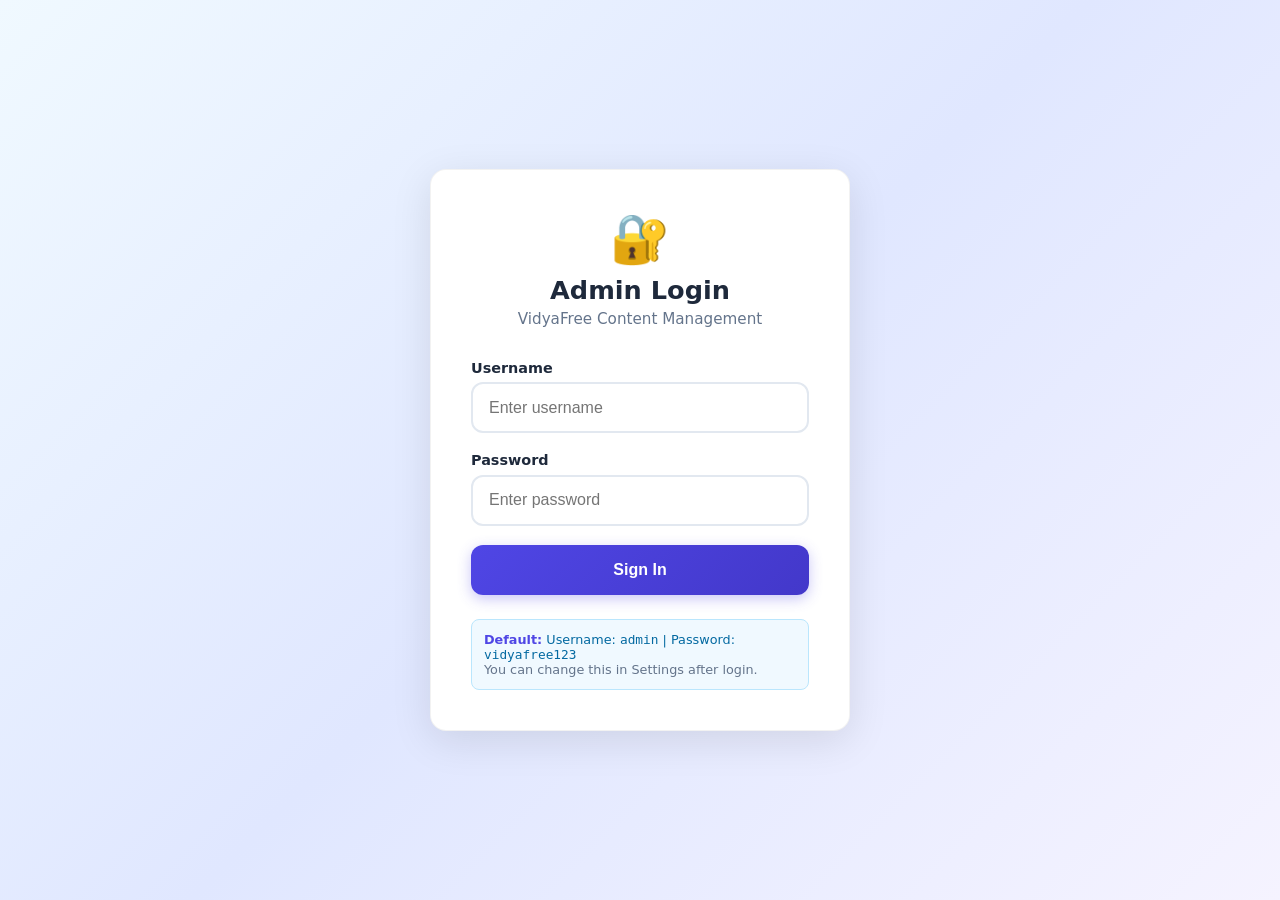
==== commit 7b93e352: "Add files via upload" ====
--- a/dashboard.html
+++ b/dashboard.html
@@ -1,734 +1,620 @@
-<!doctype html>
+<!DOCTYPE html>
 <html lang="en">
 <head>
-<meta charset="UTF-8">
-<meta name="viewport" content="width=device-width, initial-scale=1">
-<title>Admin Dashboard — VidyaFree</title>
-<link rel="preconnect" href="https://fonts.googleapis.com">
-<link href="https://fonts.googleapis.com/css2?family=Baloo+2:wght@600;700;800&family=Inter:wght@400;500;600;700&family=IBM+Plex+Mono:wght@500&display=swap" rel="stylesheet">
-<style>
-:root {
-  --board: #1B4332; --board-dark: #123024; --chalk: #F7F4EA;
-  --paper: #FBF8F1; --ink: #1D3557; --marigold: #E8871E;
-  --marigold-dk: #C96A0C; --marigold-lt: #FFF3E0;
-  --text: #2B2B28; --text-soft: #5B5A52; --line: #E1DCCB;
-  --radius: 14px; --radius-sm: 10px;
-  --shadow: 0 4px 20px rgba(27,67,50,.10);
-  --display: "Baloo 2", "Segoe UI", sans-serif;
-  --body: "Inter", "Segoe UI", sans-serif;
-  --mono: "IBM Plex Mono", monospace;
-  --success: #2D6A4F; --danger: #C0392B;
-}
-* { box-sizing: border-box; }
-html { scroll-behavior: smooth; }
-body {
-  margin: 0; background: #F3F0E8; color: var(--text);
-  font-family: var(--body); line-height: 1.55;
-  -webkit-font-smoothing: antialiased;
-}
-a { color: inherit; text-decoration: none; }
-button { font-family: inherit; cursor: pointer; }
-:focus-visible { outline: 3px solid var(--marigold); outline-offset: 2px; }
-
-/* ---------- Sidebar ---------- */
-.sidebar {
-  width: 260px; background: var(--board); color: var(--chalk);
-  display: flex; flex-direction: column;
-  position: fixed; inset: 0 auto 0 0; z-index: 100;
-  transition: transform .25s;
-}
-.sidebar-brand {
-  padding: 20px; font-family: var(--display); font-size: 1.2rem;
-  font-weight: 700; border-bottom: 1px solid rgba(247,244,234,.1);
-  display: flex; align-items: center; gap: 8px;
-}
-.sidebar-brand span { color: var(--marigold); }
-.sidebar-nav { padding: 16px 12px; flex: 1; }
-.nav-item {
-  display: flex; align-items: center; gap: 10px;
-  padding: 10px 14px; border-radius: 8px;
-  color: rgba(247,244,234,.75); font-size: .9rem;
-  font-weight: 600; transition: all .15s; margin-bottom: 4px;
-  cursor: pointer; border: none; background: none; width: 100%;
-}
-.nav-item:hover { background: rgba(247,244,234,.08); color: var(--chalk); }
-.nav-item.active { background: var(--marigold); color: #241100; }
-.sidebar-footer {
-  padding: 16px 20px; border-top: 1px solid rgba(247,244,234,.1);
-  display: flex; justify-content: space-between; align-items: center;
-  font-size: .85rem;
-}
-.btn-sm { padding: 6px 12px; font-size: .78rem; border-radius: 8px; border: 1px solid rgba(247,244,234,.3); background: none; color: var(--chalk); cursor: pointer; }
-.btn-sm:hover { background: rgba(247,244,234,.1); }
-
-/* ---------- Main ---------- */
-.main { flex: 1; margin-left: 260px; min-height: 100vh; display: flex; flex-direction: column; }
-.topbar {
-  background: #fff; padding: 14px 24px; display: flex;
-  align-items: center; gap: 16px; border-bottom: 1px solid var(--line);
-  position: sticky; top: 0; z-index: 40;
-}
-.topbar h2 { font-size: 1.2rem; color: var(--board); font-family: var(--display); margin: 0; }
-.topbar-actions { margin-left: auto; display: flex; gap: 10px; }
-.sidebar-toggle {
-  display: none; background: none; border: 1px solid var(--line);
-  border-radius: 6px; padding: 6px 10px; font-size: 1rem;
-}
-.content { padding: 24px; flex: 1; }
-
-/* ---------- Tabs ---------- */
-.tab { display: none; animation: fadeIn .25s; }
-.tab.active { display: block; }
-@keyframes fadeIn { from { opacity: 0; transform: translateY(6px); } to { opacity: 1; transform: translateY(0); } }
-
-/* ---------- Stats ---------- */
-.stats-grid {
-  display: grid; grid-template-columns: repeat(auto-fill, minmax(200px, 1fr));
-  gap: 16px; margin-bottom: 28px;
-}
-.stat-card {
-  background: #fff; border-radius: var(--radius-sm); padding: 20px;
-  display: flex; align-items: center; gap: 14px;
-  border: 1px solid var(--line); transition: box-shadow .15s;
-}
-.stat-card:hover { box-shadow: var(--shadow); }
-.stat-icon { font-size: 1.8rem; }
-.stat-num { display: block; font-family: var(--display); font-size: 1.5rem; font-weight: 700; color: var(--board); }
-.stat-label { font-size: .78rem; color: var(--text-soft); }
-
-/* ---------- Section ---------- */
-.section-box { background: #fff; border-radius: var(--radius-sm); border: 1px solid var(--line); padding: 20px; margin-bottom: 20px; }
-.section-box h3 { font-size: 1.1rem; margin: 0 0 16px; font-family: var(--display); color: var(--board); }
-.section-header {
-  display: flex; justify-content: space-between; align-items: center;
-  gap: 16px; margin-bottom: 16px; flex-wrap: wrap;
-}
-.section-header h3 { margin: 0; }
-
-/* ---------- Tables ---------- */
-.table-wrap { overflow-x: auto; }
-table { width: 100%; border-collapse: collapse; font-size: .88rem; }
-th {
-  text-align: left; padding: 10px 12px; background: var(--chalk);
-  font-weight: 600; color: var(--text-soft); font-size: .78rem;
-  text-transform: uppercase; letter-spacing: .04em;
-  border-bottom: 2px solid var(--line);
-}
-td { padding: 12px; border-bottom: 1px solid var(--line); vertical-align: middle; }
-tr:hover td { background: var(--paper); }
-.table-actions { display: flex; gap: 6px; }
-.table-actions button { padding: 4px 10px; font-size: .75rem; }
-
-/* ---------- Search ---------- */
-.search-box {
-  display: flex; align-items: center; gap: 8px;
-  background: var(--paper); border: 1px solid var(--line);
-  border-radius: 8px; padding: 6px 12px; min-width: 220px;
-}
-.search-box input { border: none; background: transparent; font-size: .85rem; flex: 1; outline: none; }
-
-/* ---------- Upload tabs ---------- */
-.upload-tabs {
-  display: flex; gap: 8px; margin-bottom: 20px;
-  border-bottom: 2px solid var(--line); padding-bottom: 12px;
-}
-.upload-tab {
-  background: none; border: none; padding: 8px 16px;
-  font-size: .9rem; font-weight: 600; color: var(--text-soft);
-  border-radius: 8px; cursor: pointer; font-family: inherit;
-}
-.upload-tab.active { background: var(--marigold-lt); color: var(--marigold-dk); }
-.upload-tab:hover { background: var(--paper); }
-
-/* ---------- Forms ---------- */
-.form { max-width: 640px; }
-.form h3 { margin-bottom: 18px; }
-.form-group { margin-bottom: 16px; }
-.form-group label { display: block; font-size: .82rem; font-weight: 600; margin-bottom: 6px; }
-.form-group input, .form-group select, .form-group textarea {
-  width: 100%; padding: 10px 12px; border: 1px solid var(--line);
-  border-radius: 8px; font-family: var(--body); font-size: .9rem;
-  background: #fff; transition: border-color .15s, box-shadow .15s;
-}
-.form-group input:focus, .form-group select:focus, .form-group textarea:focus {
-  border-color: var(--board); box-shadow: 0 0 0 3px rgba(27,67,50,.08); outline: none;
-}
-.form-group small { display: block; margin-top: 4px; font-size: .75rem; color: var(--text-soft); }
-.form-group small code { background: var(--paper); padding: 1px 4px; border-radius: 4px; }
-.form-row { display: grid; grid-template-columns: 1fr 1fr; gap: 14px; }
-.form-actions { display: flex; align-items: center; gap: 14px; margin-top: 20px; }
-.form-error { color: var(--danger); font-size: .82rem; font-weight: 600; }
-.form-success { color: var(--success); font-size: .82rem; font-weight: 600; }
-
-/* ---------- Buttons ---------- */
-.btn {
-  display: inline-flex; align-items: center; justify-content: center;
-  gap: 6px; font-size: .82rem; font-weight: 700; padding: 8px 14px;
-  border-radius: 8px; border: 1px solid transparent;
-  transition: all .15s; text-decoration: none; cursor: pointer;
-}
-.btn-primary { background: var(--board); color: var(--chalk); }
-.btn-primary:hover { background: var(--board-dark); transform: translateY(-1px); }
-.btn-ghost { border-color: var(--line); color: var(--ink); background: #fff; }
-.btn-ghost:hover { border-color: var(--ink); background: var(--paper); }
-.btn-danger { background: var(--danger); color: #fff; }
-.btn-danger:hover { background: #a93226; }
-.btn-block { width: 100%; padding: 12px; font-size: 1rem; }
-
-/* ---------- Danger zone ---------- */
-.danger-zone {
-  background: #FDEAEA; border: 1px solid #F5B7B1;
-  border-radius: var(--radius-sm); padding: 16px;
-}
-.danger-zone p { margin: 0 0 12px; font-size: .85rem; color: var(--danger); }
-
-/* ---------- Empty state ---------- */
-.empty-state { text-align: center; padding: 50px 20px; }
-.empty-icon { font-size: 3rem; margin-bottom: 12px; opacity: .6; }
-.empty-state h3 { color: var(--text-soft); font-size: 1.1rem; }
-.empty-state p { color: var(--text-soft); font-size: .88rem; }
-
-/* ---------- Upload form visibility ---------- */
-.upload-form { display: none; }
-.upload-form.active { display: block; animation: fadeIn .25s; }
-
-/* ---------- Loading ---------- */
-.loading { text-align: center; padding: 40px; color: var(--text-soft); }
-
-/* ---------- Responsive ---------- */
-@media (max-width: 900px) {
-  .sidebar { transform: translateX(-100%); }
-  .sidebar.open { transform: translateX(0); }
-  .main { margin-left: 0; }
-  .sidebar-toggle { display: inline-flex; }
-  .content { padding: 16px; }
-}
-@media (max-width: 480px) {
-  .stats-grid { grid-template-columns: 1fr 1fr; }
-  table { font-size: .78rem; }
-  th, td { padding: 8px; }
-  .form-row { grid-template-columns: 1fr; }
-}
-</style>
+  <meta charset="UTF-8">
+  <meta name="viewport" content="width=device-width, initial-scale=1.0">
+  <title>Admin Dashboard - VidyaFree</title>
+  <style>
+    :root {
+      --primary: #4f46e5; --primary-dark: #4338ca; --secondary: #06b6d4;
+      --success: #10b981; --warning: #f59e0b; --danger: #ef4444;
+      --dark: #1e293b; --gray: #64748b; --light: #f8fafc; --white: #fff;
+      --shadow: 0 4px 6px -1px rgba(0,0,0,0.1); --shadow-lg: 0 10px 15px -3px rgba(0,0,0,0.1);
+      --radius: 12px; --radius-sm: 8px; --transition: all 0.3s ease;
+    }
+    * { margin: 0; padding: 0; box-sizing: border-box; }
+    body { font-family: 'Segoe UI', system-ui, sans-serif; background: var(--light); color: var(--dark); line-height: 1.6; }
+    .app { display: flex; min-height: 100vh; }
+    .sidebar {
+      width: 260px; background: var(--dark); color: white;
+      position: fixed; top: 0; left: 0; bottom: 0; z-index: 100;
+      display: flex; flex-direction: column; transition: var(--transition);
+    }
+    .sidebar-header { padding: 1.5rem; border-bottom: 1px solid #334155; display: flex; align-items: center; gap: 0.75rem; }
+    .sidebar-header .logo-icon { font-size: 1.8rem; }
+    .sidebar-header h2 { font-size: 1.1rem; font-weight: 700; }
+    .sidebar-header p { font-size: 0.75rem; color: #94a3b8; }
+    .nav-menu { flex: 1; padding: 1rem 0; overflow-y: auto; }
+    .nav-item {
+      display: flex; align-items: center; gap: 0.75rem;
+      padding: 0.85rem 1.5rem; cursor: pointer;
+      color: #cbd5e1; font-size: 0.9rem; font-weight: 500;
+      transition: var(--transition); border-left: 3px solid transparent;
+    }
+    .nav-item:hover, .nav-item.active { background: rgba(255,255,255,0.05); color: white; border-left-color: var(--primary); }
+    .nav-item .icon { font-size: 1.1rem; width: 24px; text-align: center; }
+    .sidebar-footer { padding: 1rem 1.5rem; border-top: 1px solid #334155; font-size: 0.8rem; color: #94a3b8; }
+    .main { margin-left: 260px; flex: 1; min-height: 100vh; display: flex; flex-direction: column; }
+    .topbar {
+      background: white; padding: 1rem 2rem;
+      display: flex; align-items: center; justify-content: space-between;
+      border-bottom: 1px solid #e2e8f0; position: sticky; top: 0; z-index: 50;
+    }
+    .topbar h1 { font-size: 1.3rem; font-weight: 700; }
+    .topbar-actions { display: flex; gap: 0.75rem; align-items: center; }
+    .btn {
+      display: inline-flex; align-items: center; gap: 0.4rem;
+      padding: 0.5rem 1rem; border-radius: var(--radius-sm);
+      font-weight: 600; font-size: 0.85rem; cursor: pointer;
+      border: none; transition: var(--transition); text-decoration: none;
+    }
+    .btn-sm { padding: 0.4rem 0.8rem; font-size: 0.8rem; }
+    .btn-primary { background: var(--primary); color: white; }
+    .btn-primary:hover { background: var(--primary-dark); }
+    .btn-outline { background: white; color: var(--dark); border: 1px solid #e2e8f0; }
+    .btn-outline:hover { background: var(--light); }
+    .btn-danger { background: var(--danger); color: white; }
+    .btn-danger:hover { background: #dc2626; }
+    .btn-success { background: var(--success); color: white; }
+    .btn-success:hover { background: #059669; }
+    .btn-warning { background: var(--warning); color: white; }
+    .content { padding: 2rem; flex: 1; }
+    .tab-content { display: none; }
+    .tab-content.active { display: block; animation: fadeIn 0.3s ease; }
+    @keyframes fadeIn { from { opacity: 0; transform: translateY(10px); } to { opacity: 1; transform: translateY(0); } }
+    .stats-grid { display: grid; grid-template-columns: repeat(auto-fit, minmax(200px, 1fr)); gap: 1.5rem; margin-bottom: 2rem; }
+    .stat-card {
+      background: white; border-radius: var(--radius); padding: 1.5rem;
+      box-shadow: var(--shadow); border: 1px solid rgba(0,0,0,0.05);
+    }
+    .stat-card .stat-label { font-size: 0.85rem; color: var(--gray); margin-bottom: 0.3rem; }
+    .stat-card .stat-value { font-size: 2rem; font-weight: 800; color: var(--dark); }
+    .stat-card .stat-change { font-size: 0.8rem; margin-top: 0.3rem; }
+    .stat-card.books { border-left: 4px solid var(--primary); }
+    .stat-card.papers { border-left: 4px solid var(--secondary); }
+    .stat-card.ebooks { border-left: 4px solid var(--warning); }
+    .stat-card.total { border-left: 4px solid var(--success); }
+    .card {
+      background: white; border-radius: var(--radius);
+      box-shadow: var(--shadow); border: 1px solid rgba(0,0,0,0.05);
+      margin-bottom: 1.5rem; overflow: hidden;
+    }
+    .card-header {
+      padding: 1.2rem 1.5rem; border-bottom: 1px solid #f1f5f9;
+      display: flex; align-items: center; justify-content: space-between; flex-wrap: wrap; gap: 1rem;
+    }
+    .card-header h3 { font-size: 1.1rem; font-weight: 700; }
+    .card-body { padding: 1.5rem; }
+    .form-grid { display: grid; grid-template-columns: repeat(auto-fit, minmax(280px, 1fr)); gap: 1.2rem; }
+    .form-group { display: flex; flex-direction: column; gap: 0.4rem; }
+    .form-group label { font-weight: 600; font-size: 0.85rem; color: var(--dark); }
+    .form-group input, .form-group select, .form-group textarea {
+      padding: 0.75rem 1rem; border: 2px solid #e2e8f0; border-radius: var(--radius-sm);
+      font-size: 0.9rem; outline: none; transition: var(--transition); font-family: inherit;
+    }
+    .form-group input:focus, .form-group select:focus, .form-group textarea:focus {
+      border-color: var(--primary); box-shadow: 0 0 0 3px rgba(79,70,229,0.1);
+    }
+    .form-group textarea { min-height: 80px; resize: vertical; }
+    .form-group small { color: var(--gray); font-size: 0.8rem; }
+    .tabs { display: flex; gap: 0.5rem; margin-bottom: 1.5rem; border-bottom: 2px solid #e2e8f0; flex-wrap: wrap; }
+    .tab-btn {
+      padding: 0.75rem 1.2rem; background: none; border: none;
+      font-weight: 600; font-size: 0.9rem; cursor: pointer;
+      color: var(--gray); border-bottom: 2px solid transparent;
+      margin-bottom: -2px; transition: var(--transition);
+    }
+    .tab-btn.active { color: var(--primary); border-bottom-color: var(--primary); }
+    .tab-btn:hover { color: var(--dark); }
+    .table-wrap { overflow-x: auto; }
+    table { width: 100%; border-collapse: collapse; }
+    th, td { padding: 0.85rem 1rem; text-align: left; font-size: 0.85rem; }
+    th { background: #f8fafc; font-weight: 700; color: var(--gray); text-transform: uppercase; font-size: 0.75rem; letter-spacing: 0.5px; }
+    tr { border-bottom: 1px solid #f1f5f9; transition: var(--transition); }
+    tr:hover { background: #f8fafc; }
+    td .tag { display: inline-block; padding: 0.2rem 0.6rem; border-radius: 20px; font-size: 0.75rem; font-weight: 600; }
+    .tag-book { background: #ede9fe; color: var(--primary); }
+    .tag-paper { background: #cffafe; color: #0e7490; }
+    .tag-ebook { background: #fef3c7; color: #b45309; }
+    .tag-class { background: #f1f5f9; color: var(--gray); }
+    .actions { display: flex; gap: 0.4rem; }
+    .actions .btn { padding: 0.35rem 0.7rem; font-size: 0.75rem; }
+    .search-bar { display: flex; gap: 0.75rem; margin-bottom: 1rem; flex-wrap: wrap; }
+    .search-bar input { flex: 1; min-width: 200px; padding: 0.6rem 1rem; border: 2px solid #e2e8f0; border-radius: var(--radius-sm); font-size: 0.9rem; outline: none; }
+    .search-bar input:focus { border-color: var(--primary); }
+    .modal-overlay {
+      position: fixed; inset: 0; background: rgba(0,0,0,0.5);
+      display: none; align-items: center; justify-content: center;
+      z-index: 200; padding: 1rem;
+    }
+    .modal-overlay.active { display: flex; }
+    .modal {
+      background: white; border-radius: var(--radius);
+      width: 100%; max-width: 500px; max-height: 90vh; overflow-y: auto;
+      box-shadow: var(--shadow-lg); animation: modalIn 0.3s ease;
+    }
+    @keyframes modalIn { from { opacity: 0; transform: scale(0.95); } to { opacity: 1; transform: scale(1); } }
+    .modal-header { padding: 1.2rem 1.5rem; border-bottom: 1px solid #f1f5f9; display: flex; align-items: center; justify-content: space-between; }
+    .modal-header h3 { font-size: 1.1rem; }
+    .modal-close { background: none; border: none; font-size: 1.5rem; cursor: pointer; color: var(--gray); }
+    .modal-body { padding: 1.5rem; }
+    .modal-footer { padding: 1rem 1.5rem; border-top: 1px solid #f1f5f9; display: flex; gap: 0.5rem; justify-content: flex-end; }
+    .toast-container { position: fixed; bottom: 1.5rem; right: 1.5rem; z-index: 300; display: flex; flex-direction: column; gap: 0.5rem; }
+    .toast {
+      background: var(--dark); color: white; padding: 0.85rem 1.2rem;
+      border-radius: var(--radius-sm); box-shadow: var(--shadow-lg);
+      font-size: 0.9rem; animation: toastIn 0.3s ease;
+      display: flex; align-items: center; gap: 0.5rem;
+    }
+    .toast.success { background: var(--success); }
+    .toast.error { background: var(--danger); }
+    .toast.warning { background: var(--warning); }
+    @keyframes toastIn { from { opacity: 0; transform: translateX(20px); } to { opacity: 1; transform: translateX(0); } }
+    .empty-state { text-align: center; padding: 3rem; color: var(--gray); }
+    .empty-state .emoji { font-size: 3rem; margin-bottom: 0.5rem; }
+    .danger-zone { border: 2px solid #fecaca; border-radius: var(--radius); padding: 1.5rem; background: #fef2f2; }
+    .danger-zone h4 { color: var(--danger); margin-bottom: 0.5rem; }
+    .danger-zone p { color: var(--gray); font-size: 0.9rem; margin-bottom: 1rem; }
+    .hamburger { display: none; font-size: 1.5rem; cursor: pointer; }
+    @media (max-width: 768px) {
+      .sidebar { transform: translateX(-100%); width: 280px; }
+      .sidebar.open { transform: translateX(0); }
+      .main { margin-left: 0; }
+      .hamburger { display: block; }
+      .stats-grid { grid-template-columns: repeat(2, 1fr); }
+      .form-grid { grid-template-columns: 1fr; }
+    }
+    .overlay { position: fixed; inset: 0; background: rgba(0,0,0,0.3); display: none; z-index: 90; }
+    .overlay.active { display: block; }
+  </style>
 </head>
 <body>
-
-<!-- Sidebar -->
-<aside class="sidebar" id="sidebar">
-  <div class="sidebar-brand">
-    <span>📚</span> Vidya<span>Free</span>
-  </div>
-  <nav class="sidebar-nav">
-    <button class="nav-item active" data-tab="dashboard"><span>📊</span> Dashboard</button>
-    <button class="nav-item" data-tab="upload"><span>⬆️</span> Upload Content</button>
-    <button class="nav-item" data-tab="books"><span>📖</span> Manage Books</button>
-    <button class="nav-item" data-tab="papers"><span>📝</span> Manage Papers</button>
-    <button class="nav-item" data-tab="ebooks"><span>📚</span> Manage eBooks</button>
-    <button class="nav-item" data-tab="settings"><span>⚙️</span> Settings</button>
-  </nav>
-  <div class="sidebar-footer">
-    <span>👤 Admin</span>
-    <button class="btn-sm" id="logoutBtn">Logout</button>
-  </div>
-</aside>
-
-<!-- Main -->
-<main class="main">
-  <header class="topbar">
-    <button class="sidebar-toggle" id="sidebarToggle">☰</button>
-    <h2 id="pageTitle">Dashboard</h2>
-    <div class="topbar-actions">
-      <a href="../vidyafree-public/index.html" target="_blank" class="btn btn-ghost btn-sm">View Public Site ↗</a>
-    </div>
-  </header>
-
-  <div class="content">
-
-    <!-- DASHBOARD -->
-    <div class="tab active" id="tab-dashboard">
-      <div class="stats-grid">
-        <div class="stat-card">
-          <div class="stat-icon">📖</div>
-          <div><span class="stat-num" id="dashBookCount">0</span><span class="stat-label">NCERT Books</span></div>
-        </div>
-        <div class="stat-card">
-          <div class="stat-icon">📝</div>
-          <div><span class="stat-num" id="dashPaperCount">0</span><span class="stat-label">Sample Papers</span></div>
-        </div>
-        <div class="stat-card">
-          <div class="stat-icon">📚</div>
-          <div><span class="stat-num" id="dashEbookCount">0</span><span class="stat-label">eBooks</span></div>
-        </div>
-        <div class="stat-card">
-          <div class="stat-icon">📦</div>
-          <div><span class="stat-num" id="dashTotal">0</span><span class="stat-label">Total Items</span></div>
-        </div>
+  <div class="app">
+    <aside class="sidebar" id="sidebar">
+      <div class="sidebar-header">
+        <span class="logo-icon">📚</span>
+        <div><h2>VidyaFree</h2><p>Admin Panel</p></div>
       </div>
-
-      <div class="section-box">
-        <h3>Recent Uploads</h3>
-        <div class="table-wrap">
-          <table id="recentTable">
-            <thead><tr><th>Type</th><th>Title</th><th>Class</th><th>Subject</th><th>Date</th></tr></thead>
-            <tbody></tbody>
-          </table>
-          <div class="empty-state" id="recentEmpty" style="display:none;">
-            <div class="empty-icon">📭</div><p>No uploads yet. Start by uploading content!</p>
+      <nav class="nav-menu">
+        <div class="nav-item active" data-tab="dashboard" onclick="switchTab('dashboard')"><span class="icon">📊</span> Dashboard</div>
+        <div class="nav-item" data-tab="upload" onclick="switchTab('upload')"><span class="icon">⬆️</span> Upload Content</div>
+        <div class="nav-item" data-tab="books" onclick="switchTab('books')"><span class="icon">📖</span> Manage Books</div>
+        <div class="nav-item" data-tab="papers" onclick="switchTab('papers')"><span class="icon">📝</span> Manage Papers</div>
+        <div class="nav-item" data-tab="ebooks" onclick="switchTab('ebooks')"><span class="icon">📚</span> Manage eBooks</div>
+        <div class="nav-item" data-tab="settings" onclick="switchTab('settings')"><span class="icon">⚙️</span> Settings</div>
+      </nav>
+      <div class="sidebar-footer">
+        <div style="margin-bottom:0.5rem">👤 <span id="adminUser">admin</span></div>
+        <button class="btn btn-danger btn-sm" style="width:100%" onclick="logout()">🚪 Logout</button>
+      </div>
+    </aside>
+    <div class="overlay" id="overlay" onclick="toggleSidebar()"></div>
+    <div class="main">
+      <div class="topbar">
+        <div style="display:flex;align-items:center;gap:1rem">
+          <span class="hamburger" onclick="toggleSidebar()">☰</span>
+          <h1 id="pageTitle">Dashboard</h1>
+        </div>
+        <div class="topbar-actions">
+          <button class="btn btn-primary btn-sm" onclick="switchTab('upload')">+ New Upload</button>
+        </div>
+      </div>
+      <div class="content">
+        <!-- DASHBOARD -->
+        <div class="tab-content active" id="tab-dashboard">
+          <div class="stats-grid">
+            <div class="stat-card books"><div class="stat-label">📖 NCERT Books</div><div class="stat-value" id="statBooks">0</div><div class="stat-change" style="color:var(--primary)">Total uploaded</div></div>
+            <div class="stat-card papers"><div class="stat-label">📝 Sample Papers</div><div class="stat-value" id="statPapers">0</div><div class="stat-change" style="color:var(--secondary)">Total uploaded</div></div>
+            <div class="stat-card ebooks"><div class="stat-label">📚 eBooks</div><div class="stat-value" id="statEbooks">0</div><div class="stat-change" style="color:var(--warning)">Total uploaded</div></div>
+            <div class="stat-card total"><div class="stat-label">📦 Total Resources</div><div class="stat-value" id="statTotal">0</div><div class="stat-change" style="color:var(--success)">All content</div></div>
+          </div>
+          <div class="card">
+            <div class="card-header"><h3>🕐 Recent Uploads</h3><button class="btn btn-outline btn-sm" onclick="switchTab('upload')">+ Upload New</button></div>
+            <div class="card-body">
+              <div class="table-wrap">
+                <table><thead><tr><th>Title</th><th>Type</th><th>Subject</th><th>Class</th><th>Date</th></tr></thead><tbody id="recentTable"></tbody></table>
+              </div>
+            </div>
+          </div>
+        </div>
+
+        <!-- UPLOAD -->
+        <div class="tab-content" id="tab-upload">
+          <div class="tabs">
+            <button class="tab-btn active" onclick="switchUploadTab('book')">📖 NCERT Book</button>
+            <button class="tab-btn" onclick="switchUploadTab('paper')">📝 Sample Paper</button>
+            <button class="tab-btn" onclick="switchUploadTab('ebook')">📚 eBook</button>
+          </div>
+          <div class="upload-tab active" id="upload-book">
+            <div class="card">
+              <div class="card-header"><h3>📖 Upload NCERT Book</h3></div>
+              <div class="card-body">
+                <form id="formBook" onsubmit="handleUpload(event, 'books')">
+                  <div class="form-grid">
+                    <div class="form-group"><label>Book Title *</label><input type="text" name="title" placeholder="e.g. NCERT Mathematics Class 10" required></div>
+                    <div class="form-group"><label>Subject *</label><select name="subject" required><option value="">Select Subject</option><option>Mathematics</option><option>Science</option><option>Social Science</option><option>English</option><option>Hindi</option><option>Sanskrit</option><option>Physics</option><option>Chemistry</option><option>Biology</option><option>Accountancy</option><option>Economics</option><option>History</option><option>Political Science</option><option>Computer Science</option><option>Business Studies</option></select></div>
+                    <div class="form-group"><label>Class *</label><select name="class" required><option value="">Select Class</option><option>Class 6</option><option>Class 7</option><option>Class 8</option><option>Class 9</option><option>Class 10</option><option>Class 11</option><option>Class 12</option></select></div>
+                    <div class="form-group"><label>PDF / Download Link *</label><input type="url" name="url" placeholder="https://drive.google.com/... or direct PDF link" required><small>Paste a Google Drive, Dropbox, or direct PDF URL</small></div>
+                  </div>
+                  <div style="margin-top:1.5rem"><button type="submit" class="btn btn-primary">⬆️ Upload Book</button></div>
+                </form>
+              </div>
+            </div>
+          </div>
+          <div class="upload-tab" id="upload-paper" style="display:none">
+            <div class="card">
+              <div class="card-header"><h3>📝 Upload Sample Paper</h3></div>
+              <div class="card-body">
+                <form id="formPaper" onsubmit="handleUpload(event, 'papers')">
+                  <div class="form-grid">
+                    <div class="form-group"><label>Paper Title *</label><input type="text" name="title" placeholder="e.g. CBSE Class 10 Maths 2024" required></div>
+                    <div class="form-group"><label>Subject *</label><select name="subject" required><option value="">Select Subject</option><option>Mathematics</option><option>Science</option><option>Social Science</option><option>English</option><option>Hindi</option><option>Physics</option><option>Chemistry</option><option>Biology</option><option>Computer Science</option></select></div>
+                    <div class="form-group"><label>Class *</label><select name="class" required><option value="">Select Class</option><option>Class 6</option><option>Class 7</option><option>Class 8</option><option>Class 9</option><option>Class 10</option><option>Class 11</option><option>Class 12</option></select></div>
+                    <div class="form-group"><label>Year *</label><input type="text" name="year" placeholder="e.g. 2024" required></div>
+                    <div class="form-group" style="grid-column: 1 / -1"><label>PDF / Download Link *</label><input type="url" name="url" placeholder="https://drive.google.com/... or direct PDF link" required><small>Paste a Google Drive, Dropbox, or direct PDF URL</small></div>
+                  </div>
+                  <div style="margin-top:1.5rem"><button type="submit" class="btn btn-primary">⬆️ Upload Paper</button></div>
+                </form>
+              </div>
+            </div>
+          </div>
+          <div class="upload-tab" id="upload-ebook" style="display:none">
+            <div class="card">
+              <div class="card-header"><h3>📚 Upload eBook</h3></div>
+              <div class="card-body">
+                <form id="formEbook" onsubmit="handleUpload(event, 'ebooks')">
+                  <div class="form-grid">
+                    <div class="form-group"><label>eBook Title *</label><input type="text" name="title" placeholder="e.g. R.D. Sharma Mathematics Class 10" required></div>
+                    <div class="form-group"><label>Author</label><input type="text" name="author" placeholder="e.g. R.D. Sharma"></div>
+                    <div class="form-group"><label>Subject *</label><select name="subject" required><option value="">Select Subject</option><option>Mathematics</option><option>Science</option><option>Social Science</option><option>English</option><option>Hindi</option><option>Physics</option><option>Chemistry</option><option>Biology</option><option>Computer Science</option></select></div>
+                    <div class="form-group"><label>Class *</label><select name="class" required><option value="">Select Class</option><option>Class 6</option><option>Class 7</option><option>Class 8</option><option>Class 9</option><option>Class 10</option><option>Class 11</option><option>Class 12</option></select></div>
+                    <div class="form-group" style="grid-column: 1 / -1"><label>PDF / Download Link *</label><input type="url" name="url" placeholder="https://drive.google.com/... or direct PDF link" required><small>Paste a Google Drive, Dropbox, or direct PDF URL</small></div>
+                  </div>
+                  <div style="margin-top:1.5rem"><button type="submit" class="btn btn-primary">⬆️ Upload eBook</button></div>
+                </form>
+              </div>
+            </div>
+          </div>
+        </div>
+
+        <!-- MANAGE BOOKS -->
+        <div class="tab-content" id="tab-books">
+          <div class="card">
+            <div class="card-header"><h3>📖 Manage NCERT Books</h3><div class="search-bar" style="margin:0"><input type="text" id="searchBooks" placeholder="🔍 Search books..." oninput="renderTable('books')"></div></div>
+            <div class="card-body">
+              <div class="table-wrap"><table><thead><tr><th>Title</th><th>Subject</th><th>Class</th><th>Date</th><th>Actions</th></tr></thead><tbody id="tableBooks"></tbody></table></div>
+            </div>
+          </div>
+        </div>
+
+        <!-- MANAGE PAPERS -->
+        <div class="tab-content" id="tab-papers">
+          <div class="card">
+            <div class="card-header"><h3>📝 Manage Sample Papers</h3><div class="search-bar" style="margin:0"><input type="text" id="searchPapers" placeholder="🔍 Search papers..." oninput="renderTable('papers')"></div></div>
+            <div class="card-body">
+              <div class="table-wrap"><table><thead><tr><th>Title</th><th>Subject</th><th>Class</th><th>Year</th><th>Date</th><th>Actions</th></tr></thead><tbody id="tablePapers"></tbody></table></div>
+            </div>
+          </div>
+        </div>
+
+        <!-- MANAGE EBOOKS -->
+        <div class="tab-content" id="tab-ebooks">
+          <div class="card">
+            <div class="card-header"><h3>📚 Manage eBooks</h3><div class="search-bar" style="margin:0"><input type="text" id="searchEbooks" placeholder="🔍 Search eBooks..." oninput="renderTable('ebooks')"></div></div>
+            <div class="card-body">
+              <div class="table-wrap"><table><thead><tr><th>Title</th><th>Author</th><th>Subject</th><th>Class</th><th>Date</th><th>Actions</th></tr></thead><tbody id="tableEbooks"></tbody></table></div>
+            </div>
+          </div>
+        </div>
+
+        <!-- SETTINGS -->
+        <div class="tab-content" id="tab-settings">
+          <div class="card">
+            <div class="card-header"><h3>⚙️ Change Admin Password</h3></div>
+            <div class="card-body">
+              <form onsubmit="changePassword(event)">
+                <div class="form-grid" style="max-width:500px">
+                  <div class="form-group"><label>Current Password</label><input type="password" id="currPass" required></div>
+                  <div class="form-group"><label>New Password</label><input type="password" id="newPass" required minlength="6"></div>
+                  <div class="form-group"><label>Confirm New Password</label><input type="password" id="confPass" required></div>
+                </div>
+                <div style="margin-top:1.5rem"><button type="submit" class="btn btn-primary">🔒 Update Password</button></div>
+              </form>
+            </div>
+          </div>
+          <div class="card">
+            <div class="card-header"><h3>💾 Data Management</h3></div>
+            <div class="card-body">
+              <div class="form-grid" style="max-width:500px">
+                <div class="form-group"><label>Export Data (Backup)</label><button class="btn btn-success" onclick="exportData()" style="width:100%">📤 Export All Data to JSON</button><small>Downloads a backup file you can restore later</small></div>
+                <div class="form-group"><label>Import Data (Restore)</label><input type="file" id="importFile" accept=".json" onchange="importData(this)"><small>Select a previously exported JSON backup file</small></div>
+              </div>
+            </div>
+          </div>
+          <div class="card danger-zone">
+            <h4>🗑️ Danger Zone</h4>
+            <p>These actions cannot be undone. All your uploaded content will be permanently deleted.</p>
+            <div style="display:flex;gap:0.75rem;flex-wrap:wrap">
+              <button class="btn btn-danger" onclick="clearType('books')">Clear Books</button>
+              <button class="btn btn-danger" onclick="clearType('papers')">Clear Papers</button>
+              <button class="btn btn-danger" onclick="clearType('ebooks')">Clear eBooks</button>
+              <button class="btn btn-danger" onclick="clearAll()">⚠️ Clear ALL Data</button>
+            </div>
           </div>
         </div>
       </div>
     </div>
-
-    <!-- UPLOAD -->
-    <div class="tab" id="tab-upload">
-      <div class="upload-tabs">
-        <button class="upload-tab active" data-upload="book">📖 NCERT Book</button>
-        <button class="upload-tab" data-upload="paper">📝 Sample Paper</button>
-        <button class="upload-tab" data-upload="ebook">📚 eBook / PDF</button>
-      </div>
-
-      <form class="form upload-form active" id="form-book">
-        <h3>Upload NCERT Book</h3>
-        <div class="form-row">
-          <div class="form-group">
-            <label>Class *</label>
-            <select id="bookClass" required>
-              <option value="">Select class</option>
-              <option value="nursery">Nursery</option><option value="kg">KG</option>
-              <option value="1">Class 1</option><option value="2">Class 2</option>
-              <option value="3">Class 3</option><option value="4">Class 4</option>
-              <option value="5">Class 5</option><option value="6">Class 6</option>
-              <option value="7">Class 7</option><option value="8">Class 8</option>
-              <option value="9">Class 9</option><option value="10">Class 10</option>
-              <option value="11">Class 11</option><option value="12">Class 12</option>
-            </select>
-          </div>
-          <div class="form-group">
-            <label>Subject *</label>
-            <input type="text" id="bookSubject" placeholder="e.g. Mathematics" required>
-          </div>
-        </div>
-        <div class="form-group">
-          <label>Book Title *</label>
-          <input type="text" id="bookTitle" placeholder="e.g. NCERT Maths Class 10" required>
-        </div>
-        <div class="form-group">
-          <label>Description</label>
-          <textarea id="bookDesc" rows="3" placeholder="Brief description..."></textarea>
-        </div>
-        <div class="form-group">
-          <label>PDF Link *</label>
-          <input type="url" id="bookPdfUrl" placeholder="https://... or pdfs/file.pdf" required>
-          <small>Paste a direct PDF URL, or a relative path like <code>pdfs/math10.pdf</code></small>
-        </div>
-        <div class="form-group">
-          <label>Medium</label>
-          <select id="bookMedium"><option>English</option><option>Hindi</option><option>Both</option></select>
-        </div>
-        <div class="form-actions">
-          <button type="submit" class="btn btn-primary">📤 Upload Book</button>
-          <span class="form-success" id="bookSuccess"></span>
-        </div>
-      </form>
-
-      <form class="form upload-form" id="form-paper">
-        <h3>Upload Sample Paper</h3>
-        <div class="form-row">
-          <div class="form-group">
-            <label>Class *</label>
-            <select id="paperClass" required>
-              <option value="">Select class</option>
-              <option value="9">Class 9</option><option value="10">Class 10</option>
-              <option value="11">Class 11</option><option value="12">Class 12</option>
-            </select>
-          </div>
-          <div class="form-group">
-            <label>Subject *</label>
-            <input type="text" id="paperSubject" placeholder="e.g. Mathematics (Standard)" required>
-          </div>
-        </div>
-        <div class="form-group">
-          <label>Paper Title *</label>
-          <input type="text" id="paperTitle" placeholder="e.g. Sample Paper 2026" required>
-        </div>
-        <div class="form-group">
-          <label>Description</label>
-          <textarea id="paperDesc" rows="3" placeholder="e.g. Full CBSE pattern with answer key."></textarea>
-        </div>
-        <div class="form-group">
-          <label>PDF Link *</label>
-          <input type="url" id="paperPdfUrl" placeholder="https://... or pdfs/file.pdf" required>
-        </div>
-        <div class="form-group">
-          <label>Year / Session</label>
-          <input type="text" id="paperYear" placeholder="e.g. 2026">
-        </div>
-        <div class="form-actions">
-          <button type="submit" class="btn btn-primary">📤 Upload Paper</button>
-          <span class="form-success" id="paperSuccess"></span>
-        </div>
-      </form>
-
-      <form class="form upload-form" id="form-ebook">
-        <h3>Upload eBook / PDF</h3>
-        <div class="form-group">
-          <label>Title *</label>
-          <input type="text" id="ebookTitle" placeholder="e.g. RD Sharma Class 10 Solutions" required>
-        </div>
-        <div class="form-group">
-          <label>Category</label>
-          <input type="text" id="ebookCategory" placeholder="e.g. Reference Book, Notes">
-        </div>
-        <div class="form-group">
-          <label>Description</label>
-          <textarea id="ebookDesc" rows="3" placeholder="Brief description..."></textarea>
-        </div>
-        <div class="form-group">
-          <label>PDF Link *</label>
-          <input type="url" id="ebookPdfUrl" placeholder="https://... or pdfs/file.pdf" required>
-        </div>
-        <div class="form-actions">
-          <button type="submit" class="btn btn-primary">📤 Upload eBook</button>
-          <span class="form-success" id="ebookSuccess"></span>
-        </div>
-      </form>
+  </div>
+  <div class="toast-container" id="toastContainer"></div>
+  <div class="modal-overlay" id="editModal">
+    <div class="modal">
+      <div class="modal-header"><h3>✏️ Edit Item</h3><button class="modal-close" onclick="closeModal()">&times;</button></div>
+      <div class="modal-body" id="modalBody"></div>
+      <div class="modal-footer"><button class="btn btn-outline" onclick="closeModal()">Cancel</button><button class="btn btn-primary" onclick="saveEdit()">💾 Save Changes</button></div>
     </div>
-
-    <!-- MANAGE BOOKS -->
-    <div class="tab" id="tab-books">
-      <div class="section-header">
-        <h3>All NCERT Books</h3>
-        <div class="search-box">
-          <span>🔍</span>
-          <input type="text" id="searchBooks" placeholder="Search books...">
-        </div>
-      </div>
-      <div class="table-wrap">
-        <table id="booksTable">
-          <thead><tr><th>Class</th><th>Subject</th><th>Title</th><th>Medium</th><th>Actions</th></tr></thead>
-          <tbody></tbody>
-        </table>
-        <div class="empty-state" id="booksEmpty" style="display:none;">
-          <div class="empty-icon">📭</div><p>No books uploaded yet.</p>
-        </div>
-      </div>
-    </div>
-
-    <!-- MANAGE PAPERS -->
-    <div class="tab" id="tab-papers">
-      <div class="section-header">
-        <h3>All Sample Papers</h3>
-        <div class="search-box">
-          <span>🔍</span>
-          <input type="text" id="searchPapers" placeholder="Search papers...">
-        </div>
-      </div>
-      <div class="table-wrap">
-        <table id="papersTable">
-          <thead><tr><th>Class</th><th>Subject</th><th>Title</th><th>Year</th><th>Actions</th></tr></thead>
-          <tbody></tbody>
-        </table>
-        <div class="empty-state" id="papersEmpty" style="display:none;">
-          <div class="empty-icon">📭</div><p>No papers uploaded yet.</p>
-        </div>
-      </div>
-    </div>
-
-    <!-- MANAGE EBOOKS -->
-    <div class="tab" id="tab-ebooks">
-      <div class="section-header">
-        <h3>All eBooks</h3>
-        <div class="search-box">
-          <span>🔍</span>
-          <input type="text" id="searchEbooks" placeholder="Search eBooks...">
-        </div>
-      </div>
-      <div class="table-wrap">
-        <table id="ebooksTable">
-          <thead><tr><th>Title</th><th>Category</th><th>Description</th><th>Actions</th></tr></thead>
-          <tbody></tbody>
-        </table>
-        <div class="empty-state" id="ebooksEmpty" style="display:none;">
-          <div class="empty-icon">📭</div><p>No eBooks uploaded yet.</p>
-        </div>
-      </div>
-    </div>
-
-    <!-- SETTINGS -->
-    <div class="tab" id="tab-settings">
-      <div class="section-box" style="max-width:500px;">
-        <h3>🔑 Change Admin Password</h3>
-        <form class="form" id="passForm" style="max-width:100%;">
-          <div class="form-group">
-            <label>Current Password</label>
-            <input type="password" id="currentPass" required>
-          </div>
-          <div class="form-group">
-            <label>New Password</label>
-            <input type="password" id="newPass" required minlength="6">
-          </div>
-          <div class="form-group">
-            <label>Confirm New Password</label>
-            <input type="password" id="confirmPass" required>
-          </div>
-          <div class="form-error" id="passError"></div>
-          <div class="form-success" id="passSuccess"></div>
-          <button type="submit" class="btn btn-primary">Update Password</button>
-        </form>
-      </div>
-      <div class="section-box danger-zone" style="max-width:500px; margin-top:20px;">
-        <h3>⚠️ Danger Zone</h3>
-        <p>Clear all uploaded data. This cannot be undone.</p>
-        <button class="btn btn-danger" id="clearBtn">🗑️ Clear All Data</button>
-      </div>
-    </div>
-
   </div>
-</main>
-
-<script>
-/* ===================== AUTH ===================== */
-if (localStorage.getItem('vf_admin_session') !== 'active') {
-  window.location.href = 'index.html';
-}
-
-/* ===================== DATA ===================== */
-const KEYS = { books: 'vf_books', papers: 'vf_papers', ebooks: 'vf_ebooks', admin: 'vf_admin' };
-
-function get(key) { try { return JSON.parse(localStorage.getItem(key)) || []; } catch { return []; } }
-function set(key, data) { localStorage.setItem(key, JSON.stringify(data)); }
-function uid() { return Date.now().toString(36) + Math.random().toString(36).substr(2,5); }
-function esc(s) { return (s || '').replace(/[&<>"']/g, m => ({'&':'&amp;','<':'&lt;','>':'&gt;','"':'&quot;',"'":'&#39;'}[m])); }
-function fmtDate(iso) { if (!iso) return '-'; const d = new Date(iso); return d.toLocaleDateString('en-IN', {day:'numeric', month:'short', year:'numeric'}); }
-
-function initData() {
-  if (!localStorage.getItem(KEYS.papers)) {
-    set(KEYS.papers, [
-      {id:uid(), cls:'10', subject:'Mathematics (Standard)', title:'Sample Paper 2026', desc:'Full CBSE pattern with step-marking answer key.', pdfUrl:'', year:'2026', date:new Date().toISOString()},
-      {id:uid(), cls:'10', subject:'Science', title:'Sample Paper 2026', desc:'Physics, Chemistry & Biology combined.', pdfUrl:'', year:'2026', date:new Date().toISOString()},
-      {id:uid(), cls:'9', subject:'Mathematics', title:'Model Test Paper', desc:'Term-pattern paper with marking scheme.', pdfUrl:'', year:'2026', date:new Date().toISOString()},
-    ]);
-  }
-  if (!localStorage.getItem(KEYS.books)) {
-    set(KEYS.books, [
-      {id:uid(), class:'10', subject:'Mathematics', title:'NCERT Maths Class 10', desc:'Complete textbook', pdfUrl:'https://ncert.nic.in/textbook/pdf/jemh1dd.zip', medium:'English', date:new Date().toISOString()},
-      {id:uid(), class:'10', subject:'Science', title:'NCERT Science Class 10', desc:'Physics, Chemistry, Biology', pdfUrl:'https://ncert.nic.in/textbook/pdf/jesc1dd.zip', medium:'English', date:new Date().toISOString()},
-    ]);
-  }
-  if (!localStorage.getItem(KEYS.ebooks)) set(KEYS.ebooks, []);
-  if (!localStorage.getItem(KEYS.admin)) set(KEYS.admin, {password:'vidyafree123'});
-}
-initData();
-
-/* ===================== NAVIGATION ===================== */
-const navItems = document.querySelectorAll('.nav-item');
-const tabs = document.querySelectorAll('.tab');
-const pageTitle = document.getElementById('pageTitle');
-const sidebar = document.getElementById('sidebar');
-
-navItems.forEach(item => {
-  item.addEventListener('click', () => {
-    const tabId = item.dataset.tab;
-    navItems.forEach(n => n.classList.remove('active'));
-    item.classList.add('active');
-    tabs.forEach(t => t.classList.remove('active'));
-    document.getElementById('tab-' + tabId).classList.add('active');
-    pageTitle.textContent = item.textContent.trim();
-    sidebar.classList.remove('open');
-    if (tabId === 'books') renderBooks();
-    if (tabId === 'papers') renderPapers();
-    if (tabId === 'ebooks') renderEbooks();
-    if (tabId === 'dashboard') updateDashboard();
-  });
-});
-
-document.getElementById('sidebarToggle').addEventListener('click', () => {
-  sidebar.classList.toggle('open');
-});
-
-/* ===================== LOGOUT ===================== */
-document.getElementById('logoutBtn').addEventListener('click', () => {
-  localStorage.removeItem('vf_admin_session');
-  window.location.href = 'index.html';
-});
-
-/* ===================== UPLOAD TABS ===================== */
-const uploadTabs = document.querySelectorAll('.upload-tab');
-const uploadForms = document.querySelectorAll('.upload-form');
-uploadTabs.forEach(tab => {
-  tab.addEventListener('click', () => {
-    uploadTabs.forEach(t => t.classList.remove('active'));
-    tab.classList.add('active');
-    const type = tab.dataset.upload;
-    uploadForms.forEach(f => f.classList.remove('active'));
-    document.getElementById('form-' + type).classList.add('active');
-  });
-});
-
-/* ===================== DASHBOARD ===================== */
-function updateDashboard() {
-  const books = get(KEYS.books), papers = get(KEYS.papers), ebooks = get(KEYS.ebooks);
-  document.getElementById('dashBookCount').textContent = books.length;
-  document.getElementById('dashPaperCount').textContent = papers.length;
-  document.getElementById('dashEbookCount').textContent = ebooks.length;
-  document.getElementById('dashTotal').textContent = books.length + papers.length + ebooks.length;
-
-  const recent = [...books.map(b=>({...b,type:'Book'})), ...papers.map(p=>({...p,type:'Paper'})), ...ebooks.map(e=>({...e,type:'eBook'}))]
-    .sort((a,b) => new Date(b.date) - new Date(a.date)).slice(0, 10);
-  const tbody = document.querySelector('#recentTable tbody');
-  const empty = document.getElementById('recentEmpty');
-  if (recent.length === 0) { tbody.innerHTML = ''; empty.style.display = 'block'; }
-  else {
-    empty.style.display = 'none';
-    tbody.innerHTML = recent.map(r => `
-      <tr><td><span style="font-family:var(--mono);font-size:.7rem;background:var(--marigold-lt);color:var(--marigold-dk);padding:2px 8px;border-radius:999px;">${r.type}</span></td>
-      <td><strong>${esc(r.title)}</strong></td><td>${r.class || r.cls || '-'}</td><td>${esc(r.subject || r.category || '-')}</td>
-      <td style="font-size:.78rem;color:var(--text-soft)">${fmtDate(r.date)}</td></tr>
-    `).join('');
-  }
-}
-updateDashboard();
-
-/* ===================== UPLOAD HANDLERS ===================== */
-document.getElementById('form-book').addEventListener('submit', e => {
-  e.preventDefault();
-  const book = {
-    id: uid(), class: document.getElementById('bookClass').value,
-    subject: document.getElementById('bookSubject').value.trim(),
-    title: document.getElementById('bookTitle').value.trim(),
-    desc: document.getElementById('bookDesc').value.trim(),
-    pdfUrl: document.getElementById('bookPdfUrl').value.trim(),
-    medium: document.getElementById('bookMedium').value,
-    date: new Date().toISOString()
-  };
-  const books = get(KEYS.books); books.push(book); set(KEYS.books, books);
-  document.getElementById('bookSuccess').textContent = '✅ Book uploaded!';
-  e.target.reset();
-  updateDashboard();
-  setTimeout(() => document.getElementById('bookSuccess').textContent = '', 3000);
-});
-
-document.getElementById('form-paper').addEventListener('submit', e => {
-  e.preventDefault();
-  const paper = {
-    id: uid(), cls: document.getElementById('paperClass').value,
-    subject: document.getElementById('paperSubject').value.trim(),
-    title: document.getElementById('paperTitle').value.trim(),
-    desc: document.getElementById('paperDesc').value.trim(),
-    pdfUrl: document.getElementById('paperPdfUrl').value.trim(),
-    year: document.getElementById('paperYear').value.trim(),
-    date: new Date().toISOString()
-  };
-  const papers = get(KEYS.papers); papers.push(paper); set(KEYS.papers, papers);
-  document.getElementById('paperSuccess').textContent = '✅ Paper uploaded!';
-  e.target.reset();
-  updateDashboard();
-  setTimeout(() => document.getElementById('paperSuccess').textContent = '', 3000);
-});
-
-document.getElementById('form-ebook').addEventListener('submit', e => {
-  e.preventDefault();
-  const ebook = {
-    id: uid(), title: document.getElementById('ebookTitle').value.trim(),
-    category: document.getElementById('ebookCategory').value.trim(),
-    desc: document.getElementById('ebookDesc').value.trim(),
-    pdfUrl: document.getElementById('ebookPdfUrl').value.trim(),
-    date: new Date().toISOString()
-  };
-  const ebooks = get(KEYS.ebooks); ebooks.push(ebook); set(KEYS.ebooks, ebooks);
-  document.getElementById('ebookSuccess').textContent = '✅ eBook uploaded!';
-  e.target.reset();
-  updateDashboard();
-  setTimeout(() => document.getElementById('ebookSuccess').textContent = '', 3000);
-});
-
-/* ===================== RENDER TABLES ===================== */
-function renderBooks(filter) {
-  const tbody = document.querySelector('#booksTable tbody');
-  const empty = document.getElementById('booksEmpty');
-  let books = get(KEYS.books);
-  if (filter) { const q = filter.toLowerCase(); books = books.filter(b => (b.title+b.subject+b.class).toLowerCase().includes(q)); }
-  if (books.length === 0) { tbody.innerHTML = ''; empty.style.display = 'block'; return; }
-  empty.style.display = 'none';
-  tbody.innerHTML = books.map(b => `
-    <tr><td>${esc(b.class)}</td><td>${esc(b.subject)}</td><td><strong>${esc(b.title)}</strong></td><td>${esc(b.medium)}</td>
-    <td><div class="table-actions"><a href="${b.pdfUrl}" target="_blank" class="btn btn-ghost btn-sm">View</a>
-    <button class="btn btn-danger btn-sm" onclick="del('books','${b.id}')">Delete</button></div></td></tr>
-  `).join('');
-}
-
-function renderPapers(filter) {
-  const tbody = document.querySelector('#papersTable tbody');
-  const empty = document.getElementById('papersEmpty');
-  let papers = get(KEYS.papers);
-  if (filter) { const q = filter.toLowerCase(); papers = papers.filter(p => (p.title+p.subject+p.cls).toLowerCase().includes(q)); }
-  if (papers.length === 0) { tbody.innerHTML = ''; empty.style.display = 'block'; return; }
-  empty.style.display = 'none';
-  tbody.innerHTML = papers.map(p => `
-    <tr><td>${esc(p.cls)}</td><td>${esc(p.subject)}</td><td><strong>${esc(p.title)}</strong></td><td>${esc(p.year || '-')}</td>
-    <td><div class="table-actions"><a href="${p.pdfUrl || '#'}" target="_blank" class="btn btn-ghost btn-sm">View</a>
-    <button class="btn btn-danger btn-sm" onclick="del('papers','${p.id}')">Delete</button></div></td></tr>
-  `).join('');
-}
-
-function renderEbooks(filter) {
-  const tbody = document.querySelector('#ebooksTable tbody');
-  const empty = document.getElementById('ebooksEmpty');
-  let ebooks = get(KEYS.ebooks);
-  if (filter) { const q = filter.toLowerCase(); ebooks = ebooks.filter(e => (e.title+e.category).toLowerCase().includes(q)); }
-  if (ebooks.length === 0) { tbody.innerHTML = ''; empty.style.display = 'block'; return; }
-  empty.style.display = 'none';
-  tbody.innerHTML = ebooks.map(e => `
-    <tr><td><strong>${esc(e.title)}</strong></td><td>${esc(e.category || '-')}</td><td>${esc(e.desc || '-')}</td>
-    <td><div class="table-actions"><a href="${e.pdfUrl || '#'}" target="_blank" class="btn btn-ghost btn-sm">View</a>
-    <button class="btn btn-danger btn-sm" onclick="del('ebooks','${e.id}')">Delete</button></div></td></tr>
-  `).join('');
-}
-
-/* ===================== SEARCH ===================== */
-document.getElementById('searchBooks').addEventListener('input', e => renderBooks(e.target.value));
-document.getElementById('searchPapers').addEventListener('input', e => renderPapers(e.target.value));
-document.getElementById('searchEbooks').addEventListener('input', e => renderEbooks(e.target.value));
-
-/* ===================== DELETE ===================== */
-window.del = function(type, id) {
-  if (!confirm('Delete this item?')) return;
-  const key = KEYS[type];
-  set(key, get(key).filter(item => item.id !== id));
-  if (type === 'books') renderBooks(document.getElementById('searchBooks').value);
-  if (type === 'papers') renderPapers(document.getElementById('searchPapers').value);
-  if (type === 'ebooks') renderEbooks(document.getElementById('searchEbooks').value);
-  updateDashboard();
-};
-
-/* ===================== PASSWORD ===================== */
-document.getElementById('passForm').addEventListener('submit', e => {
-  e.preventDefault();
-  const cur = document.getElementById('currentPass').value;
-  const nw = document.getElementById('newPass').value;
-  const cf = document.getElementById('confirmPass').value;
-  const admin = get(KEYS.admin);
-  document.getElementById('passError').textContent = '';
-  document.getElementById('passSuccess').textContent = '';
-  if (cur !== (admin.password || 'vidyafree123')) { document.getElementById('passError').textContent = 'Current password is wrong.'; return; }
-  if (nw !== cf) { document.getElementById('passError').textContent = 'Passwords do not match.'; return; }
-  if (nw.length < 6) { document.getElementById('passError').textContent = 'Min 6 characters.'; return; }
-  set(KEYS.admin, {password: nw});
-  document.getElementById('passSuccess').textContent = '✅ Password updated!';
-  e.target.reset();
-});
-
-/* ===================== CLEAR DATA ===================== */
-document.getElementById('clearBtn').addEventListener('click', () => {
-  if (!confirm('⚠️ Permanently delete ALL data?')) return;
-  localStorage.removeItem(KEYS.books);
-  localStorage.removeItem(KEYS.papers);
-  localStorage.removeItem(KEYS.ebooks);
-  initData();
-  updateDashboard();
-  renderBooks(); renderPapers(); renderEbooks();
-  alert('All data reset to defaults.');
-});
-</script>
+
+  <script>
+    // ==================== AUTH ====================
+    const AUTH_KEY = 'vf_admin_auth';
+    const PASS_KEY = 'vf_admin_password';
+    const DEFAULT_PASS = 'vidyafree123';
+
+    if (localStorage.getItem(AUTH_KEY) !== 'true') {
+      window.location.href = 'index.html';
+    }
+    document.getElementById('adminUser').textContent = localStorage.getItem('vf_admin_user') || 'admin';
+
+    function logout() {
+      localStorage.removeItem(AUTH_KEY);
+      localStorage.removeItem('vf_admin_user');
+      window.location.href = 'index.html';
+    }
+
+    // ==================== DATA ====================
+    function getData(key) { try { return JSON.parse(localStorage.getItem('vf_' + key) || '[]'); } catch { return []; } }
+    function setData(key, data) { localStorage.setItem('vf_' + key, JSON.stringify(data)); }
+    function generateId(prefix) { return prefix + Date.now().toString(36) + Math.random().toString(36).substr(2, 5); }
+
+    const DEMO_BOOKS = [
+      { id: "b1", title: "NCERT Mathematics Class 10", subject: "Mathematics", class: "Class 10", type: "NCERT Book", url: "https://ncert.nic.in/textbook/pdf/jemh1dd.zip", date: "2024-01-15" },
+      { id: "b2", title: "NCERT Science Class 10", subject: "Science", class: "Class 10", type: "NCERT Book", url: "https://ncert.nic.in/textbook/pdf/jesc1dd.zip", date: "2024-01-15" },
+      { id: "b3", title: "NCERT Mathematics Class 9", subject: "Mathematics", class: "Class 9", type: "NCERT Book", url: "https://ncert.nic.in/textbook/pdf/iemh1dd.zip", date: "2024-01-10" },
+      { id: "b4", title: "NCERT Physics Class 11", subject: "Physics", class: "Class 11", type: "NCERT Book", url: "https://ncert.nic.in/textbook/pdf/keph1dd.zip", date: "2024-01-20" },
+      { id: "b5", title: "NCERT Chemistry Class 12", subject: "Chemistry", class: "Class 12", type: "NCERT Book", url: "https://ncert.nic.in/textbook/pdf/lech1dd.zip", date: "2024-01-22" },
+    ];
+    const DEMO_PAPERS = [
+      { id: "p1", title: "CBSE Class 10 Maths Standard 2024", subject: "Mathematics", class: "Class 10", year: "2024", type: "Sample Paper", url: "#", date: "2024-02-01" },
+      { id: "p2", title: "CBSE Class 10 Science 2024", subject: "Science", class: "Class 10", year: "2024", type: "Sample Paper", url: "#", date: "2024-02-01" },
+      { id: "p3", title: "CBSE Class 12 Physics 2024", subject: "Physics", class: "Class 12", year: "2024", type: "Sample Paper", url: "#", date: "2024-02-05" },
+      { id: "p4", title: "CBSE Class 9 Maths 2023", subject: "Mathematics", class: "Class 9", year: "2023", type: "Sample Paper", url: "#", date: "2024-01-20" },
+      { id: "p5", title: "CBSE Class 11 Chemistry 2024", subject: "Chemistry", class: "Class 11", year: "2024", type: "Sample Paper", url: "#", date: "2024-02-10" },
+    ];
+    const DEMO_EBOOKS = [
+      { id: "e1", title: "R.D. Sharma Mathematics Class 10", subject: "Mathematics", class: "Class 10", author: "R.D. Sharma", type: "eBook", url: "#", date: "2024-01-25" },
+      { id: "e2", title: "S.L. Arora Physics Class 11", subject: "Physics", class: "Class 11", author: "S.L. Arora", type: "eBook", url: "#", date: "2024-01-28" },
+      { id: "e3", title: "Pradeep Chemistry Class 12", subject: "Chemistry", class: "Class 12", author: "Pradeep", type: "eBook", url: "#", date: "2024-02-01" },
+    ];
+
+    function initDemoData() {
+      if (!localStorage.getItem('vf_books')) setData('books', DEMO_BOOKS);
+      if (!localStorage.getItem('vf_papers')) setData('papers', DEMO_PAPERS);
+      if (!localStorage.getItem('vf_ebooks')) setData('ebooks', DEMO_EBOOKS);
+    }
+
+    // ==================== NAVIGATION ====================
+    let currentTab = 'dashboard';
+    function switchTab(tab) {
+      currentTab = tab;
+      document.querySelectorAll('.tab-content').forEach(el => el.classList.remove('active'));
+      document.querySelectorAll('.nav-item').forEach(el => el.classList.remove('active'));
+      document.getElementById('tab-' + tab).classList.add('active');
+      document.querySelector('[data-tab="' + tab + '"]').classList.add('active');
+      const titles = { dashboard: 'Dashboard', upload: 'Upload Content', books: 'Manage Books', papers: 'Manage Papers', ebooks: 'Manage eBooks', settings: 'Settings' };
+      document.getElementById('pageTitle').textContent = titles[tab];
+      if (tab === 'dashboard') updateDashboard();
+      if (tab === 'books') renderTable('books');
+      if (tab === 'papers') renderTable('papers');
+      if (tab === 'ebooks') renderTable('ebooks');
+      document.getElementById('sidebar').classList.remove('open');
+      document.getElementById('overlay').classList.remove('active');
+    }
+    function toggleSidebar() {
+      document.getElementById('sidebar').classList.toggle('open');
+      document.getElementById('overlay').classList.toggle('active');
+    }
+
+    // ==================== UPLOAD TABS ====================
+    function switchUploadTab(type) {
+      document.querySelectorAll('.tab-btn').forEach(b => b.classList.remove('active'));
+      event.target.classList.add('active');
+      document.querySelectorAll('.upload-tab').forEach(t => t.style.display = 'none');
+      document.getElementById('upload-' + type).style.display = 'block';
+    }
+
+    // ==================== UPLOAD ====================
+    function handleUpload(e, type) {
+      e.preventDefault();
+      const form = e.target;
+      const formData = new FormData(form);
+      const data = { id: generateId(type[0]) };
+      formData.forEach((v, k) => data[k] = v);
+      data.type = type === 'books' ? 'NCERT Book' : type === 'papers' ? 'Sample Paper' : 'eBook';
+      data.date = new Date().toISOString().split('T')[0];
+      const items = getData(type);
+      items.unshift(data);
+      setData(type, items);
+      form.reset();
+      showToast('✅ ' + data.title + ' uploaded successfully!', 'success');
+      updateDashboard();
+    }
+
+    // ==================== DASHBOARD ====================
+    function updateDashboard() {
+      const books = getData('books');
+      const papers = getData('papers');
+      const ebooks = getData('ebooks');
+      const total = books.length + papers.length + ebooks.length;
+      document.getElementById('statBooks').textContent = books.length;
+      document.getElementById('statPapers').textContent = papers.length;
+      document.getElementById('statEbooks').textContent = ebooks.length;
+      document.getElementById('statTotal').textContent = total;
+      const all = [...books, ...papers, ...ebooks].sort((a, b) => new Date(b.date) - new Date(a.date)).slice(0, 8);
+      const tbody = document.getElementById('recentTable');
+      tbody.innerHTML = all.length ? all.map(item => {
+        const tagClass = item.type === 'NCERT Book' ? 'tag-book' : item.type === 'Sample Paper' ? 'tag-paper' : 'tag-ebook';
+        return `<tr><td>${item.title}</td><td><span class="tag ${tagClass}">${item.type}</span></td><td>${item.subject}</td><td><span class="tag tag-class">${item.class}</span></td><td>${item.date}</td></tr>`;
+      }).join('') : '<tr><td colspan="5" class="empty-state"><div class="emoji">📭</div>No uploads yet</td></tr>';
+    }
+
+    // ==================== TABLES ====================
+    function renderTable(type) {
+      const searchId = 'search' + type.charAt(0).toUpperCase() + type.slice(1);
+      const searchVal = (document.getElementById(searchId)?.value || '').toLowerCase();
+      let items = getData(type);
+      if (searchVal) items = items.filter(i => i.title.toLowerCase().includes(searchVal) || i.subject?.toLowerCase().includes(searchVal));
+      const tbody = document.getElementById('table' + type.charAt(0).toUpperCase() + type.slice(1));
+      if (!tbody) return;
+      if (!items.length) { tbody.innerHTML = '<tr><td colspan="6" class="empty-state"><div class="emoji">📭</div><h3>No items found</h3></td></tr>'; return; }
+      tbody.innerHTML = items.map(item => {
+        let extraCols = '';
+        if (type === 'papers') extraCols = `<td>${item.year || '-'}</td>`;
+        if (type === 'ebooks') extraCols = `<td>${item.author || '-'}</td>`;
+        return `<tr><td><strong>${item.title}</strong></td>${type === 'ebooks' ? extraCols : ''}<td>${item.subject}</td><td><span class="tag tag-class">${item.class}</span></td>${type === 'papers' ? extraCols : ''}<td>${item.date}</td><td><div class="actions"><a href="${item.url}" class="btn btn-primary btn-sm" target="_blank">📥</a><button class="btn btn-outline btn-sm" onclick="editItem('${type}', '${item.id}')">✏️</button><button class="btn btn-danger btn-sm" onclick="deleteItem('${type}', '${item.id}')">🗑️</button></div></td></tr>`;
+      }).join('');
+    }
+
+    // ==================== CRUD ====================
+    let editingItem = null;
+    let editingType = null;
+
+    function deleteItem(type, id) {
+      if (!confirm('Are you sure you want to delete this item?')) return;
+      let items = getData(type);
+      items = items.filter(i => i.id !== id);
+      setData(type, items);
+      renderTable(type);
+      updateDashboard();
+      showToast('🗑️ Item deleted', 'warning');
+    }
+
+    function editItem(type, id) {
+      const items = getData(type);
+      const item = items.find(i => i.id === id);
+      if (!item) return;
+      editingItem = item; editingType = type;
+      const fields = [
+        { name: 'title', label: 'Title', type: 'text' },
+        { name: 'subject', label: 'Subject', type: 'text' },
+        { name: 'class', label: 'Class', type: 'text' },
+        { name: 'url', label: 'URL', type: 'url' }
+      ];
+      if (type === 'papers') fields.push({ name: 'year', label: 'Year', type: 'text' });
+      if (type === 'ebooks') fields.push({ name: 'author', label: 'Author', type: 'text' });
+      document.getElementById('modalBody').innerHTML = fields.map(f => `
+        <div class="form-group" style="margin-bottom:1rem"><label>${f.label}</label><input type="${f.type}" id="edit_${f.name}" value="${item[f.name] || ''}"></div>
+      `).join('');
+      document.getElementById('editModal').classList.add('active');
+    }
+
+    function closeModal() {
+      document.getElementById('editModal').classList.remove('active');
+      editingItem = null; editingType = null;
+    }
+
+    function saveEdit() {
+      if (!editingItem || !editingType) return;
+      const items = getData(editingType);
+      const idx = items.findIndex(i => i.id === editingItem.id);
+      if (idx === -1) return;
+      ['title', 'subject', 'class', 'url', 'year', 'author'].forEach(field => {
+        const el = document.getElementById('edit_' + field);
+        if (el) items[idx][field] = el.value;
+      });
+      setData(editingType, items);
+      renderTable(editingType);
+      updateDashboard();
+      closeModal();
+      showToast('✅ Changes saved!', 'success');
+    }
+
+    // ==================== SETTINGS ====================
+    function changePassword(e) {
+      e.preventDefault();
+      const curr = document.getElementById('currPass').value;
+      const newP = document.getElementById('newPass').value;
+      const conf = document.getElementById('confPass').value;
+      const stored = localStorage.getItem(PASS_KEY) || DEFAULT_PASS;
+      if (curr !== stored) { showToast('❌ Current password is incorrect', 'error'); return; }
+      if (newP !== conf) { showToast('❌ Passwords do not match', 'error'); return; }
+      if (newP.length < 6) { showToast('❌ Password must be at least 6 characters', 'error'); return; }
+      localStorage.setItem(PASS_KEY, newP);
+      e.target.reset();
+      showToast('🔒 Password updated successfully!', 'success');
+    }
+
+    function exportData() {
+      const data = { books: getData('books'), papers: getData('papers'), ebooks: getData('ebooks'), exportedAt: new Date().toISOString() };
+      const blob = new Blob([JSON.stringify(data, null, 2)], { type: 'application/json' });
+      const url = URL.createObjectURL(blob);
+      const a = document.createElement('a');
+      a.href = url;
+      a.download = 'vidyafree-backup-' + new Date().toISOString().split('T')[0] + '.json';
+      a.click();
+      URL.revokeObjectURL(url);
+      showToast('📤 Backup downloaded!', 'success');
+    }
+
+    function importData(input) {
+      const file = input.files[0];
+      if (!file) return;
+      const reader = new FileReader();
+      reader.onload = function(e) {
+        try {
+          const data = JSON.parse(e.target.result);
+          if (data.books) setData('books', data.books);
+          if (data.papers) setData('papers', data.papers);
+          if (data.ebooks) setData('ebooks', data.ebooks);
+          updateDashboard();
+          renderTable('books'); renderTable('papers'); renderTable('ebooks');
+          showToast('📥 Data restored successfully!', 'success');
+        } catch (err) { showToast('❌ Invalid backup file', 'error'); }
+      };
+      reader.readAsText(file);
+      input.value = '';
+    }
+
+    function clearType(type) {
+      const name = type === 'books' ? 'books' : type === 'papers' ? 'papers' : 'ebooks';
+      if (!confirm('Delete ALL ' + name + '? This cannot be undone!')) return;
+      setData(type, []);
+      renderTable(type);
+      updateDashboard();
+      showToast('🗑️ All ' + name + ' cleared', 'warning');
+    }
+
+    function clearAll() {
+      if (!confirm('⚠️ DELETE EVERYTHING? All books, papers, and eBooks will be permanently lost!')) return;
+      if (!confirm('Are you absolutely sure? This action is irreversible.')) return;
+      setData('books', []); setData('papers', []); setData('ebooks', []);
+      updateDashboard();
+      renderTable('books'); renderTable('papers'); renderTable('ebooks');
+      showToast('🗑️ All data cleared', 'warning');
+    }
+
+    // ==================== TOAST ====================
+    function showToast(msg, type = 'success') {
+      const container = document.getElementById('toastContainer');
+      const toast = document.createElement('div');
+      toast.className = 'toast ' + type;
+      toast.textContent = msg;
+      container.appendChild(toast);
+      setTimeout(() => { toast.remove(); }, 4000);
+    }
+
+    // ==================== INIT ====================
+    initDemoData();
+    updateDashboard();
+  </script>
 </body>
 </html>
